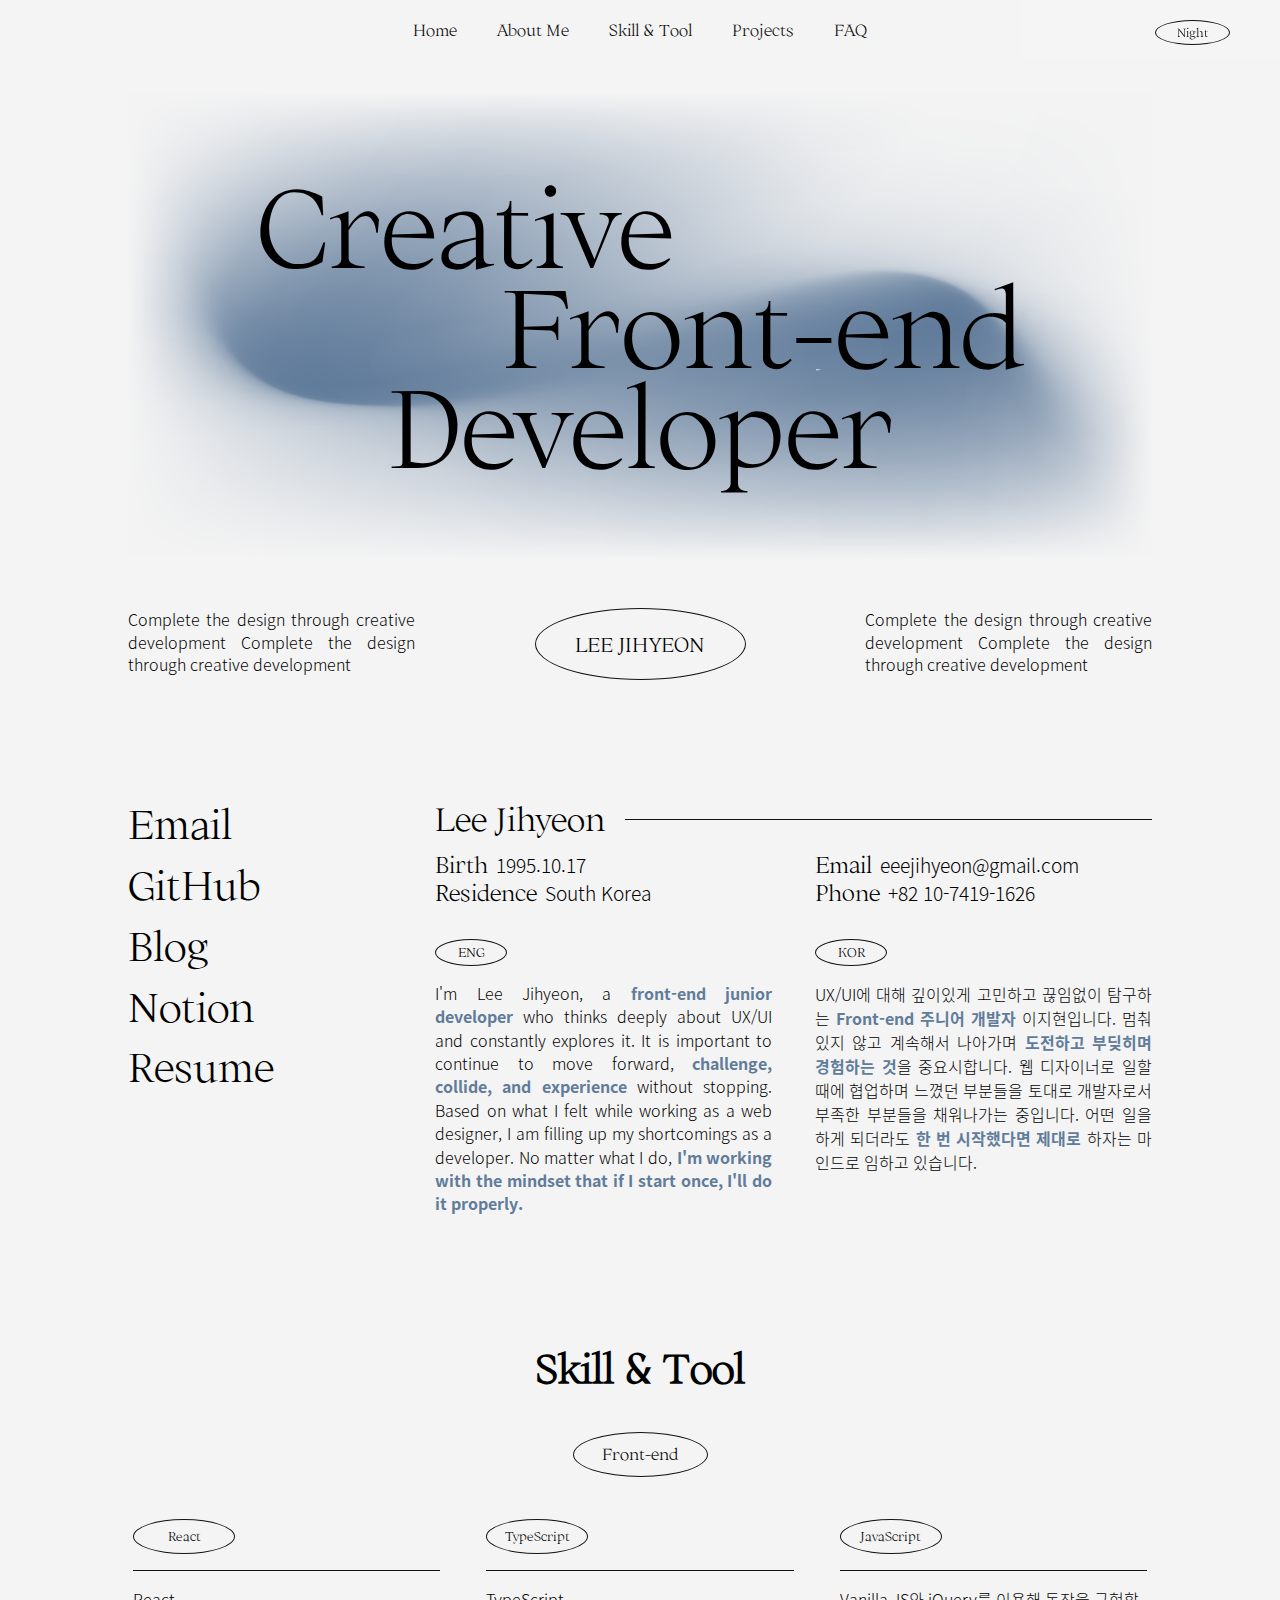
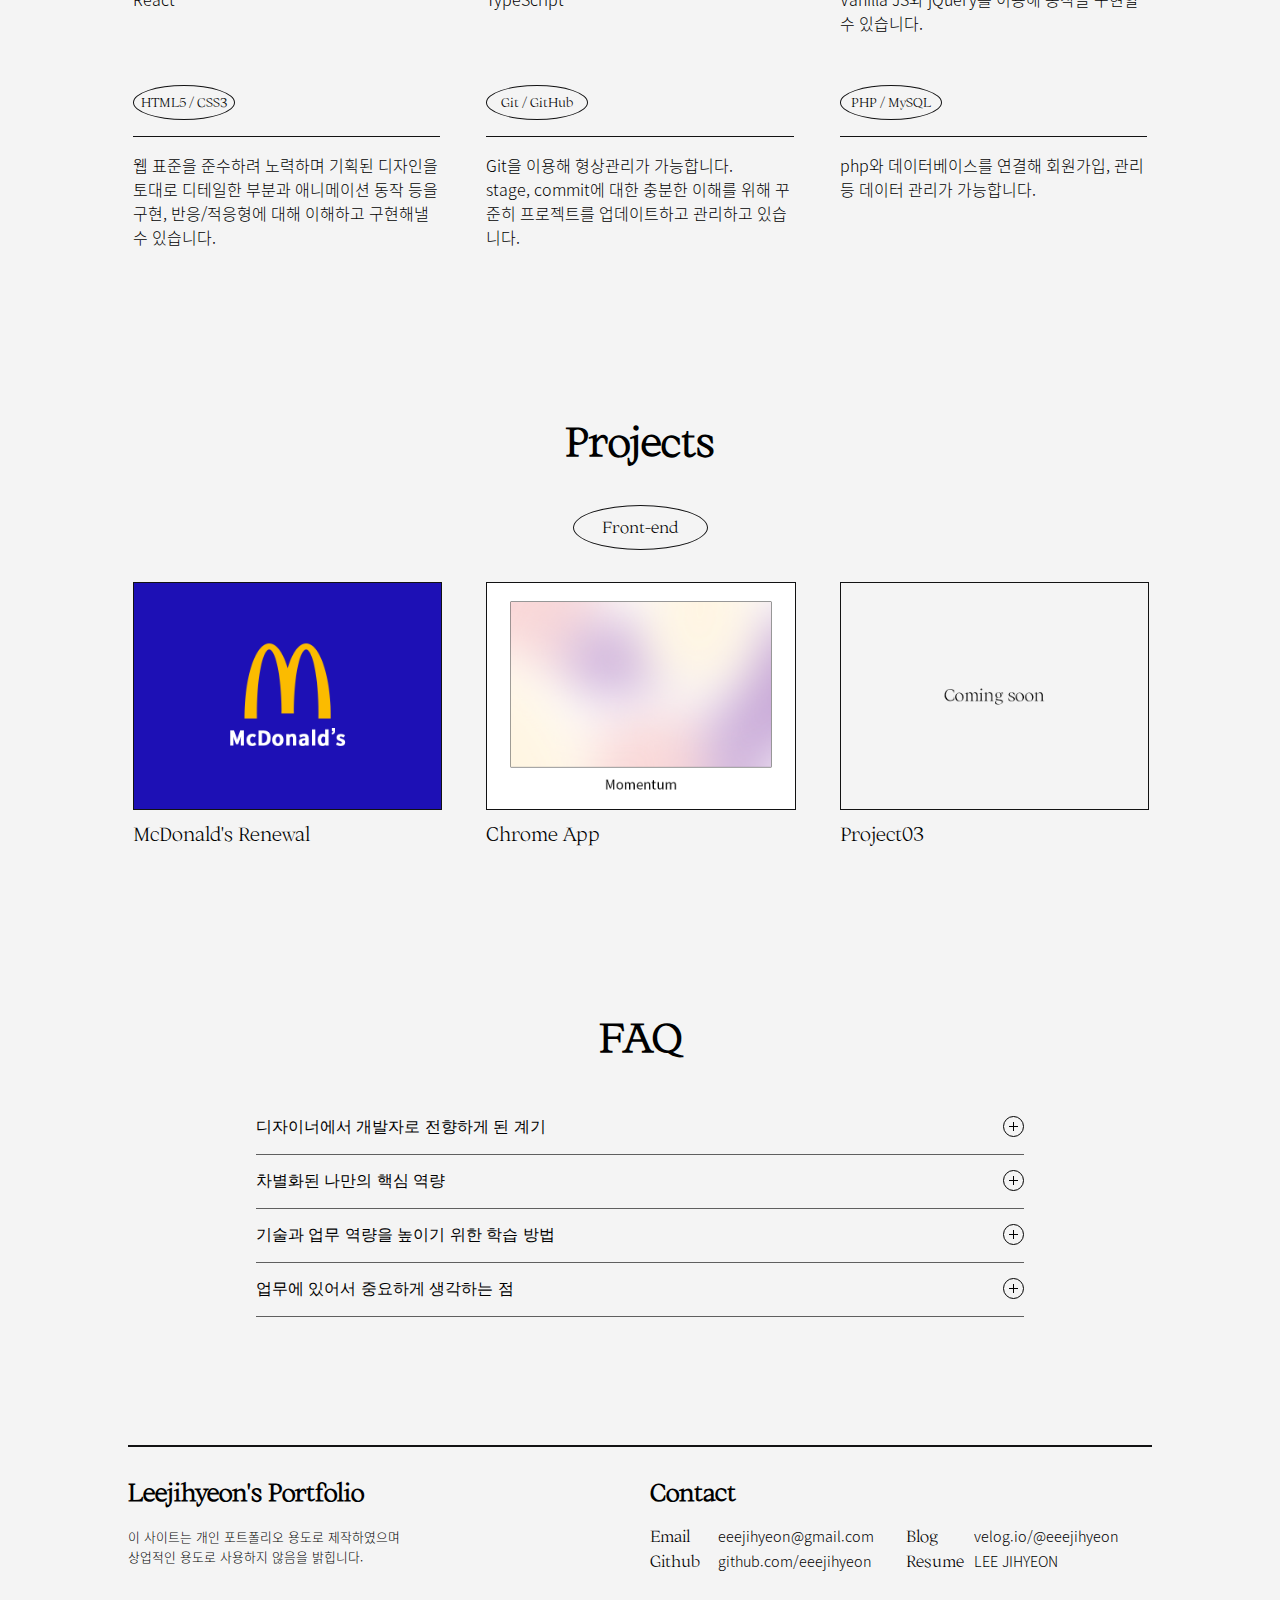
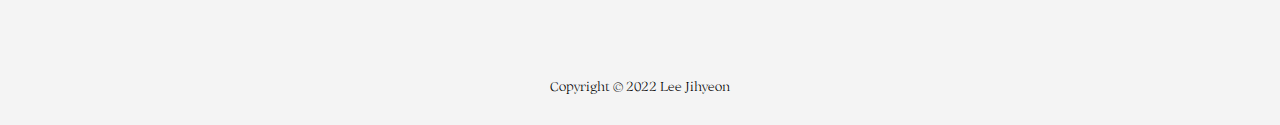
==== index.html @ a67bf650 "Mode.js update" ====
<!DOCTYPE html>
<html lang="ko">
  <head>
    <meta charset="UTF-8" />
    <meta name="viewport" content="width=device-width, initial-scale=1.0" />
    <meta
      property="og:url"
      content="https://eeejihyeon.github.io/leejihyeon/"
    />
    <meta property="og:title" content="LEE JIHYEON" />
    <meta property="og:type" content="website" />
    <meta property="og:image" content="images/og_img.png" />
    <meta property="og:description" content="Lee Jihyeon's Portfolio" />
    <link rel="stylesheet" href="css/reset.css" />
    <link rel="stylesheet" href="css/index.css" />
    <link
      rel="stylesheet"
      media="screen and (max-width: 1023px)"
      href="css/tablet.css"
    />
    <link
      rel="stylesheet"
      media="screen and (max-width: 767px)"
      href="css/mobile.css"
    />
    <script src="js/nav.js" defer></script>
    <title>Leejihyeon</title>
  </head>

  <body>
    <!-- Header -->
    <header id="header" class="header">
      <!-- Nav -->
      <nav class="gnb">
        <ul class="menu day">
          <li><a href="#header">Home</a></li>
          <li><a href="#scroll1">About Me</a></li>
          <li><a href="#scroll2">Skill & Tool</a></li>
          <li><a href="#scroll3">Projects</a></li>
          <li><a href="#scroll4">FAQ</a></li>
        </ul>
      </nav>
      <div class="nav_bg"></div>
      <div class="dn">
        <a href="javascript:void(0);" class="togglebtn"
          ><img src="images/i_hamburger.png" alt="menu icon"
        /></a>

        <button type="button" class="btn">Night</button>
      </div>
    </header>

    <!-- Content -->
    <main id="content" class="content">
      <!-- Intro -->
      <div class="intro_wrap">
        <div class="intro_container">
          <div class="intro_main">
            <p class="intro_item main1">Creative</p>
            <p class="intro_item main2">Front-end</p>
            <p class="intro_item main3">Developer</p>
          </div>
          <img src="./images/main.png" alt="intro" class="intro_bg" />
        </div>

        <!-- <div class="intro_container">
        <p class="intro_item"><span class="int_bld">UXUI</span></p>
        <p class="intro_item"><span class="int_bld">Branding</span></p>
        <p class="intro_item">Designer</p>
      </div> -->
        <div class="intro_text">
          <p class="intro_exp">
            Complete the design through creative development Complete the design
            through creative development
          </p>
          <p class="intro_name">LEE JIHYEON</p>
          <p class="intro_exp">
            Complete the design through creative development Complete the design
            through creative development
          </p>
        </div>
        <div id="scroll1"></div>
      </div>

      <!-- About Me -->
      <div class="about_wrap">
        <div class="about_containers">
          <div class="about_container1">
            <ul class="">
              <li>
                <a href="mailto:eeejihyeon@gmail.com">Email</a>
              </li>
              <li>
                <a href="https://github.com/eeejihyeon" target="_blank"
                  >GitHub</a
                >
              </li>
              <li>
                <a href="https://velog.io/@eeejihyeon" target="_blank">Blog</a>
              </li>
              <li>
                <a
                  href="https://mellow-tuna-e49.notion.site/Profile-8ceeac3d1fbe4b5580cbfd91ff491564"
                  target="_blank"
                  >Notion</a
                >
              </li>
              <li>
                <a href="resume.pdf" target="_blank">Resume</a>
              </li>
            </ul>
          </div>

          <div class="about_container2">
            <div class="about_name">
              <h3 class="name">Lee Jihyeon</h3>
              <hr class="line" />
            </div>

            <div class="about_profile">
              <div class="sec">
                <p><span class="acnt">Birth</span>1995.10.17</p>
                <p><span class="acnt">Residence</span>South Korea</p>
              </div>

              <div class="sec">
                <p><span class="acnt">Email</span>eeejihyeon@gmail.com</p>
                <p><span class="acnt">Phone</span>+82 10-7419-1626</p>
              </div>
            </div>
            <div class="about_intro">
              <div class="sec">
                <div class="lang">ENG</div>

                <p class="p_eng">
                  I'm Lee Jihyeon, a
                  <span class="point">front-end junior developer</span>
                  who thinks deeply about UX/UI and constantly explores it. It
                  is important to continue to move forward,
                  <span class="point">challenge, collide, and experience</span>
                  without stopping. Based on what I felt while working as a web
                  designer, I am filling up my shortcomings as a developer. No
                  matter what I do,
                  <span class="point"
                    >I'm working with the mindset that if I start once, I'll do
                    it properly.</span
                  >
                </p>
              </div>

              <div class="sec">
                <div class="lang">KOR</div>

                <p class="p_kor">
                  UX/UI에 대해 깊이있게 고민하고 끊임없이 탐구하는
                  <span class="point">Front-end 주니어 개발자</span>
                  이지현입니다. 멈춰있지 않고 계속해서 나아가며
                  <span class="point">도전하고 부딪히며 경험하는 것</span>을
                  중요시합니다. 웹 디자이너로 일할 때에 협업하며 느꼈던 부분들을
                  토대로 개발자로서 부족한 부분들을 채워나가는 중입니다. 어떤
                  일을 하게 되더라도
                  <span class="point">한 번 시작했다면 제대로</span> 하자는
                  마인드로 임하고 있습니다.
                </p>
              </div>
            </div>
          </div>
        </div>

        <div id="scroll2"></div>
      </div>

      <!-- Skill & Tool -->
      <div class="st_wrap">
        <h2 class="title">Skill & Tool</h2>

        <form>
          <button type="button" class="sub">Front-end</button>
        </form>

        <div class="st_container fadein" id="st_development">
          <div class="st_box">
            <div class="st_det">
              <p>React</p>
              <hr />
              <span>React</span>
            </div>

            <div class="st_det">
              <p>TypeScript</p>
              <hr />
              <span>TypeScript </span>
            </div>

            <div class="st_det">
              <p>JavaScript</p>
              <hr />
              <span
                >Vanilla JS와 jQuery를 이용해 동작을 구현할 수 있습니다.
              </span>
            </div>

            <div class="st_det">
              <p>HTML5 / CSS3</p>
              <hr />
              <span
                >웹 표준을 준수하려 노력하며 기획된 디자인을 토대로 디테일한
                부분과 애니메이션 동작 등을 구현, 반응/적응형에 대해 이해하고
                구현해낼 수 있습니다.
              </span>
            </div>

            <div class="st_det">
              <p>Git / GitHub</p>
              <hr />
              <span
                >Git을 이용해 형상관리가 가능합니다.
                <br />
                stage, commit에 대한 충분한 이해를 위해 꾸준히 프로젝트를
                업데이트하고 관리하고 있습니다.
              </span>
            </div>

            <div class="st_det">
              <p>PHP / MySQL</p>
              <hr />
              <span
                >php와 데이터베이스를 연결해 회원가입, 관리 등 데이터 관리가
                가능합니다.
              </span>
            </div>
          </div>
        </div>

        <div class="st_container fadein hidden" id="st_design">
          <div class="st_box">
            <div class="st_det">
              <p>Photoshop</p>
              <hr />
              <span
                >UXUI 기획 및 웹 디자인과 그래픽, 브랜딩 디자인이 가능합니다.
              </span>
            </div>

            <div class="st_det">
              <p>Illustrator</p>
              <hr />
              <span
                >메쉬와 그라디언트, 패스 등의 툴을 이용해 로고와 일러스트,
                그래픽 이미지 등 요소를 만들어낼 수 있습니다.
              </span>
            </div>

            <div class="st_det">
              <p>XD</p>
              <hr />
              <span
                >웹 디자인과 와이어 프레임 등 제작, 협업 시에 사용할 수
                있습니다.</span
              >
            </div>

            <div class="st_det">
              <p>Indesign</p>
              <hr />
              <span>내용</span>
            </div>
          </div>
        </div>

        <div id="scroll3"></div>
      </div>

      <!-- Projects -->
      <div id="projects" class="proj_wrap">
        <h2 class="title">Projects</h2>

        <form>
          <button type="button" class="sub">Front-end</button>
        </form>
        <div class="proj_container fadein" id="development">
          <ul class="proj_box">
            <li class="proj_item">
              <a href="https://eeejihyeon.github.io/McDonalds/" target="_blank">
                <img src="./images/thum1.png" alt="" class="project_thum" />
                McDonald's Renewal
              </a>
            </li>
            <li class="proj_item">
              <a href="https://eeejihyeon.github.io/momentum/" target="_blank">
                <img src="./images/thum2.png" alt="" class="project_thum" />
                Chrome App
              </a>
            </li>
            <li class="proj_item">
              <a href="#" target="_blank">
                <img src="./images/coming.png" alt="" class="project_thum" />
                Project03
              </a>
            </li>
            <!-- 
              <li class="proj_item">           
             <a href="#">
              <img src="./images/coming.png" alt="" class="project_thum">
              Project04
            </a>
          </li>

          <li class="proj_item">
            <a href="#">
              <img src="./images/coming.png" alt="" class="project_thum">
              Project05
            </a>
          </li>

          <li class="proj_item">
            <a href="#">
              <img src="./images/coming.png" alt="" class="project_thum">
              Project06
            </a>
          </li> 
        -->
          </ul>
        </div>

        <div class="proj_container fadein hidden" id="design">
          <ul class="proj_box">
            <li class="proj_item">
              <a href="#">
                <img
                  src="./images/coming.png"
                  alt=""
                  class="project_thum"
                />Project01
              </a>
            </li>
            <li class="proj_item">
              <a href="#">
                <img
                  src="./images/coming.png"
                  alt=""
                  class="project_thum"
                />Project02
              </a>
            </li>
            <li class="proj_item">
              <a href="#">
                <img
                  src="./images/coming.png"
                  alt=""
                  class="project_thum"
                />Project03
              </a>
            </li>
            <!-- 
              <li class="proj_item">
              <a href="#">
                <img src="./images/coming.png" alt="" class="project_thum" />Project04
              </a>
            </li>
            <li class="proj_item">
              <a href="#">
                <img src="./images/coming.png" alt="" class="project_thum" />Project05
              </a>
            </li>
            <li class="proj_item">
              <a href="#">
                <img src="./images/coming.png" alt="" class="project_thum" />Project06
              </a>
            </li>
           -->
          </ul>
        </div>
        <div id="scroll4"></div>
      </div>

      <!-- FAQ -->
      <div id="faq" class="faq_wrap">
        <h2 class="title">FAQ</h2>

        <div class="faq_box">
          <div class="faq_item">
            <button id="faq_btn_1" aria-expanded="false">
              <span class="faq_title"
                >디자이너에서 개발자로 전향하게 된 계기</span
              >
              <span class="icon" aria-hidden="true"></span>
            </button>
            <div class="faq_content">
              <p>
                프리랜서 디자이너로 작업하던 중 웹 사이트 오픈 프로젝트에서
                프론트엔드, 백엔드 개발자님들과 협업을 하게 되었고 그 과정에서
                내가 한 디자인이 그대로 웹 사이트로 구현되어 가는 과정을 보며
                흥미를 가지게 되면서 ‘디자인에 구현까지 내가 직접 하게 된다면 좀
                더 섬세한 부분까지도 구현 해낼 수 있지 않을까?’ 라는 생각이
                들었습니다. 기존에 HTML과 CSS 기초를 공부 해보며 관심을 가지고
                있었기에 전향을 결심하게 되었습니다.
              </p>
            </div>
          </div>

          <div class="faq_item">
            <button id="faq_btn_2" aria-expanded="false">
              <span class="faq_title">차별화된 나만의 핵심 역량</span>
              <span class="icon" aria-hidden="true"></span>
            </button>
            <div class="faq_content">
              <p>
                이전에 디자인을 공부하고 직업으로 삼았던 경험으로 UX/UI에 대한
                충분한 이해도를 가지고 있다는 점과 HTML/CSS로 구현 시 보다
                섬세하게 설계된 디자인 그대로 구현해 내려는 노력이 있습니다.
                그리고 개발자와의 협업 시 원활한 커뮤니케이션을 위해 노력했던
                경험들로 이제는 디자이너, 개발자 모두의 관점에서 이해하며 소통할
                수 있다는 점이 차별화된 핵심 역량입니다.
              </p>
            </div>
          </div>

          <div class="faq_item">
            <button id="faq_btn_3" aria-expanded="false">
              <span class="faq_title"
                >기술과 업무 역량을 높이기 위한 학습 방법</span
              >
              <span class="icon" aria-hidden="true"></span>
            </button>
            <div class="faq_content">
              <p>
                코딩을 배우고자 다녔던 학원에서는 Vanilla JS보다는 jQuery와
                플러그인 위주로만 강의를 해주었고, Vanilla JS에 더 비중을 두고
                React나 Vue 같은 프레임워크도 다룰 줄 알아야 한다는 것을 알았을
                때부터는 개인적으로 구글링, 유튜브와 스택오버플로우 등 다양한
                사이트와 인터넷 강의, 책을 찾아보며 예제를 따라 해보고
                프로젝트에 응용해 보며 공부했습니다.
              </p>
            </div>
          </div>

          <div class="faq_item">
            <button id="faq_btn_4" aria-expanded="false">
              <span class="faq_title">업무에 있어서 중요하게 생각하는 점</span>
              <span class="icon" aria-hidden="true"></span>
            </button>
            <div class="faq_content">
              <p>
                어떤 분야에서든 협업과 커뮤니케이션이 중요하다고 생각합니다.
                항상 좀 더 상대방의 입장에서 생각하고 이야기하며 의견을 듣고
                조율해서 반영하기 위해, 효율적으로 업무를 진행할 수 있도록
                노력합니다.
                <br />
                <br />
                또 어떤 것이든 경험한다는 것을 중요시하기에 끊임없이 부딪치고
                도전해 경험을 쌓아갑니다. 웹 개발에 있어서도 에러가 뜨거나,
                작동이 되지 않았을 땐 무너지지 않고 차근차근 다시 짚어보며
                문제를 찾아내고 해결해냈을 때 즐거움을 느낄 수 있었고, 앞으로
                접하게 될 수많은 문제들에 있어 차분히 문제를 본다면 해결해낼 수
                있을 것이라는 생각을 갖게 된 경험이 되었습니다.
              </p>
            </div>
          </div>
        </div>
      </div>

      <script src="js/faq.js" defer></script>
    </main>

    <!-- Footer -->
    <footer id="footer" class="footer">
      <hr />
      <div class="footer_wrap">
        <div class="info_wrap">
          <h2 class="footer_title">Leejihyeon's Portfolio</h2>

          <span class="site_info"
            >이 사이트는 개인 포트폴리오 용도로 제작하였으며 <br />상업적인
            용도로 사용하지 않음을 밝힙니다.</span
          >
        </div>

        <!-- Contact -->
        <div class="contact_wrap">
          <h2 class="footer_title">Contact</h2>

          <ul class="contact">
            <li class="contact_box">
              <ul>
                <li class="contact_item">
                  <p>Email</p>
                  <a href="mailto:eeejihyeon@gmail.com" target="_blank"
                    >eeejihyeon@gmail.com</a
                  >
                </li>
                <li class="contact_item">
                  <p>Github</p>
                  <a href="https://github.com/eeejihyeon" target="_blank"
                    >github.com/eeejihyeon</a
                  >
                </li>
              </ul>
            </li>

            <li class="contact_box">
              <ul>
                <li class="contact_item">
                  <p>Blog</p>
                  <a href="https://velog.io/@eeejihyeon" target="_blank"
                    >velog.io/@eeejihyeon</a
                  >
                </li>

                <li class="contact_item">
                  <p>Resume</p>
                  <a href="resume.pdf" target="_blank">LEE JIHYEON</a>
                </li>
              </ul>
            </li>
          </ul>
        </div>
      </div>

      <div class="copy">Copyright &copy; 2022 Lee Jihyeon</div>
    </footer>

    <script src="js/mode.js"></script>
    <script src="js/skilltool.js" defer></script>
    <script src="js/project.js" defer></script>
  </body>
</html>
---- css/index.css ----
:root {
  --dark-color: #121213;
  --light-color: #f4f4f4;
  --accent-color: #617c9b;
}
html {
  scroll-behavior: smooth;
}

body {
  background-color: #f4f4f4;
}

.int_bld {
  color: var(--accent-color);
}

.acnt {
  font-family: "Ortica";
  font-size: 1.4rem;

  margin-right: 0.5rem;
}

.point {
  font-family: "Noto Sans KR Bold";
  font-size: 1rem;
  color: var(--accent-color);
}

.hidden {
  display: none;
}

.fadein {
  animation: fadein 1.5s;
}

.fadeout {
  animation: fadein 1.5s;
}

@keyframes fadein {
  0% {
    opacity: 0;
  }
  100% {
    opacity: 1;
  }
}
@-moz-keyframes fadein {
  0% {
    opacity: 0;
  }
  100% {
    opacity: 1;
  }
}

@-webkit-keyframes fadein {
  0% {
    opacity: 0;
  }
  100% {
    opacity: 1;
  }
}

@-o-keyframes fadein {
  0% {
    opacity: 0;
  }
  100% {
    opacity: 1;
  }
}

/* header */

.header {
  width: 100%;
  height: 4.2rem;
  z-index: 9999;
}

/*** GNB ***/
.gnb {
  width: 100%;
  display: flex;
  justify-content: center;
  position: fixed;
  background-color: #f4f4f4;
  opacity: 95%;
  z-index: 999;
}

.menu {
  display: flex;
  align-items: center;
}

.menu li {
  padding: 20px;
}

.menu li a:hover {
  color: var(--accent-color);
  transition: all 0.3s;
}

.dn {
  width: 100%;
  position: fixed;
  z-index: 9999;
}

.btn {
  font-family: "Ortica";
  font-size: 12px;
  font-weight: 400;
  position: absolute;
  top: 20px;
  right: 50px;
  width: 75px;
  height: 25px;
  line-height: 1.6;
  border: 1px solid #121213;
  border-radius: 50% / 50%;
  background-color: rgba(0, 0, 0, 0);
  cursor: pointer;
}

.btn:hover {
  width: 75px;
  height: 25px;
  border: 2px solid #121213;
  border-radius: 50% / 50%;
  background-color: #121213;
  color: #f4f4f4;
  cursor: pointer;
  transition: all 0.3s;
}
.togglebtn {
  display: none;
  position: absolute;
  top: 20px;
  left: 5%;
  width: 20px;
  height: 20px;
}

/*** Intro ***/
.intro_wrap {
  margin-top: 2%;
  margin-bottom: 7.5rem;

  /* margin-bottom: 15%; */
}

.intro_container {
  position: relative;
  display: flex;
  justify-content: center;
  flex-direction: column;
  align-items: center;
  font-size: 110px;
  line-height: 100px;
  margin-bottom: 50px;
  font-weight: 300;
}

.intro_main {
  width: 60%;
  display: flex;
  flex-direction: column;
  justify-content: center;
  position: absolute;
  top: 50%;
  left: 50%;
  transform: translate(-50%, -50%);
}

.main1 {
  text-align: start;
}
.main2 {
  text-align: end;
}
.main3 {
  text-align: center;
}

.intro_bg {
  width: 80%;
  vertical-align: middle;
}

.intro_text {
  padding: 0 10%;
  display: flex;
  justify-content: space-between;
}

.intro_name {
  width: 209px;
  height: 70px;
  border: 1px solid #121213;
  border-radius: 50% / 50%;
  font-size: 20px;
  line-height: 70px;
  text-align: center;
  margin: 0 auto;
  align-items: center;
}

.intro_exp {
  font-family: "Noto sans Kr Light";
  flex-basis: 28%;
  font-size: 1rem;
  line-height: 1.4;
  text-align: justify;
}

/*** About Me ***/
.about_wrap {
  padding: 0 10%;
  margin-bottom: 10%;
}

.about_containers {
  display: flex;
  justify-content: space-between;
  margin-bottom: 3rem;
}

.about_container1 {
  flex-flow: column nowrap;
}

.about_container2 {
  flex-flow: column nowrap;
  flex-basis: 70%;
}

/* Link */
.about_container1 ul {
  font-size: 2.5rem;
}

.about_container1 > ul > li {
  margin-bottom: 0.8rem;
}

.about_container1 > ul > li > a:hover {
  color: var(--accent-color);
  transition: all 0.3s;
}

/* Profile */
.about_profile {
  display: flex;
  justify-content: space-between;
  margin-bottom: 2rem;
}

.about_name {
  display: flex;
  justify-content: space-between;
  align-items: center;
  margin-bottom: 0.8rem;
}
.name {
  flex-shrink: 0;
  margin-right: 20px;
  font-size: 2rem;
  font-weight: 500;
}

.line {
  width: 100%;
  height: 1px;
  border: none;
  background-color: var(--dark-color);
}
.about_profile p {
  font-family: "Noto Sans KR Light";
  font-size: 1.2rem;
}

.about_intro {
  display: flex;
  justify-content: space-between;
}

.sec {
  flex-basis: 47%;
}

.lang {
  font-family: "Ortica";
  font-size: 0.8rem;
  width: 70px;
  height: 25px;
  border: 1px solid #121213;
  border-radius: 50% / 50%;
  margin-bottom: 1rem;
  text-align: center;
  line-height: 25px;
  display: block;
}

.p_eng {
  font-family: "Noto Sans KR Light";
  font-size: 1rem;
  line-height: 1.46rem;
  text-align: justify;
}

.p_kor {
  font-family: "Noto Sans KR Light";
  font-size: 1rem;
  text-align: justify;
}

/*** Skill & Tool ***/

.st_wrap {
  padding: 0 10%;
  margin-bottom: 10%;
}

.title {
  font-size: 2.5rem;
  margin-bottom: 2.5rem;
  text-align: center;
}

.st_container {
  margin-bottom: 3rem;
}

.st_container p {
  width: 100px;
  height: 33px;
  border: 1px solid #121213;
  border-radius: 50%/50%;
  margin: 10px 0 1rem;
  line-height: 33px;
  text-align: center;
  font-size: 0.8rem;
}

.st_box {
  display: flex;
  justify-content: space-between;
  flex-flow: row wrap;
}

.st_det {
  padding: 0 5px;
  flex-basis: 30%;
  margin-bottom: 2.5rem;
}

.st_det hr {
  height: 1px;
  background-color: #121213;
  border: 0;
  margin-bottom: 1rem;
}

.st_det span {
  font-family: "Noto Sans KR Light";
  font-size: 1rem;
}

/** Projects **/

.proj_wrap {
  padding: 0 10%;
  margin-bottom: 10%;
}

.proj_wrap .proj_container {
  margin-bottom: 3rem;
}

.sub {
  display: flex;
  justify-content: center;
  align-items: center;
  width: 135px;
  height: 45px;
  border: 1px solid #121213;
  border-radius: 50%/50%;
  margin: 0.6rem auto 2rem;
  line-height: 1.5;
  text-align: center;
  font-family: "Ortica";
  font-size: 1rem;
  background-color: rgba(0, 0, 0, 0);
  cursor: pointer;
}

.sub:hover {
  background-color: #121213;
  color: #f4f4f4;
  cursor: pointer;
  transition: all 0.3s;
}

.proj_box {
  display: flex;
  justify-content: space-between;
  flex-flow: row wrap;
}

.proj_item {
  display: flex;
  flex-direction: column;
  padding: 0 5px;
  flex-basis: 30%;
}

.proj_item img {
  width: 100%;
  /* height: 250px; */
  display: block;
  margin-bottom: 0.8rem;
  cursor: pointer;
  border: 1px solid #121213;
}

.proj_item a {
  cursor: pointer;
  font-size: 1.2rem;
  margin-bottom: 2.5rem;
}

.proj_item a:hover {
  color: var(--accent-color);
  transition: all 0.3s;
}

/*** FAQ ***/
.faq_wrap {
  padding: 0 20%;
  margin-bottom: 10%;
  box-sizing: border-box;
}

.faq_box .faq_item {
  /* padding: 0 1rem; */
  border-bottom: 1px solid #5f5f5f;
}

.faq_box .faq_item button[aria-expanded="true"] {
  border-bottom: 2px solid #617c9b;
}

.faq_box button {
  position: relative;
  display: block;
  text-align: left;
  width: 100%;
  padding: 1rem 0;
  color: #000;
  font-size: 1rem;
  border: none;
  background: none;
  outline: none;
}

.faq_box button:hover,
.faq_box button:focus {
  cursor: pointer;
  color: #617c9b;
  transition: all 0.3s;
}

.faq_box button:hover::after,
.faq_box button:focus::after {
  cursor: pointer;
  color: #617c9b;
  border: 1px solid #617c9b;
}

.faq_box button .faq_title {
  padding: 1rem 1.5rem 1rem 0;
}

.faq_box button .icon {
  display: inline-block;
  position: absolute;
  top: 15px;
  right: 0;
  width: 19px;
  height: 19px;
  border: 1px solid;
  border-radius: 20px;
}

.faq_box button .icon::before {
  display: block;
  position: absolute;
  content: "";
  top: 9px;
  left: 5px;
  width: 9px;
  height: 1px;
  background: currentColor;
}

.faq_box button .icon::after {
  display: block;
  position: absolute;
  content: "";
  top: 5px;
  left: 9px;
  width: 1px;
  height: 9px;
  background: currentColor;
}

.faq_box button[aria-expanded="true"] {
  color: #617c9b;
}

.faq_box button[aria-expanded="true"] .icon::after {
  width: 0;
}

.faq_box button[aria-expanded="true"] + .faq_content {
  opacity: 1;
  max-height: 13rem;
  transition: all 0.5s linear;
  will-change: opacity, max-height;
}

.faq_box .faq_content {
  opacity: 0;
  max-height: 0;
  overflow: hidden;
  transition: opacity 200ms linear, max-height 0.3s linear;
  will-change: opacity, max-height;
}

.faq_box .faq_content p {
  font-family: "Noto Sans KR Light";
  font-size: 0.9rem;
  margin: 1.5rem 0;
}

/*** Footer ***/
.footer {
  padding: 0 10%;
}

.footer hr {
  height: 2px;
  background-color: #121213;
  margin-bottom: 30px;
  border: none;
}

.footer_wrap {
  display: flex;
  justify-content: space-between;
}

.footer_title {
  margin-bottom: 20px;
}

.site_info {
  font-family: "Noto Sans KR Light";
  font-size: 0.8rem;
  line-height: 0.9rem;
  flex-basis: 49%;
}

/* Contact */
.contact_wrap {
  margin-bottom: 10%;
  flex-basis: 49%;
}

.contact {
  display: flex;
  justify-content: space-between;
}

.contact_box {
  flex-basis: 49%;
}

.contact_item {
  display: flex;
  margin-bottom: 0.2rem;
}

.contact li p {
  width: 55px;
}

.contact a {
  font-family: "Noto Sans KR Light";
  font-size: 0.9rem;
  line-height: 1.5;
  margin-left: 0.8rem;
}

.contact a:hover {
  color: var(--accent-color);
  transition: all 0.3s;
}

.copy {
  display: flex;
  justify-content: center;
  margin-bottom: 1.9rem;
  font-size: 0.8rem;
}

/* night */

.intro_name_color {
  width: 209px;
  height: 70px;
  border: 2px solid #f4f4f4;
  border-radius: 50% / 50%;
  font-size: 20px;
  line-height: 70px;
  text-align: center;
  margin: 80px auto 110px;
}

.line_color {
  width: 100%;
  height: 2px;
  background-color: #f4f4f4;
}

.night_a {
  color: #f4f4f4;
  cursor: pointer;
}

.night_a:hover {
  color: #617c9b;
  cursor: pointer;
}
---- css/tablet.css ----
:root {
  --text-color: #121213;
  --accent-color: #617c9b;
}

html {
  scroll-behavior: smooth;
}

body {
  background-color: #f4f4f4;
}

.int_bld {
  color: var(--accent-color);
}

.acnt {
  font-family: "Ortica";
  font-size: 1.4rem;
  margin-right: 0.5rem;
}

/* header */

.header {
  width: 100%;
  height: 4.2rem;
  z-index: 10;
}

/*** GNB ***/
.gnb {
  width: 100%;
  display: flex;
  justify-content: center;
  position: fixed;
  background-color: #f4f4f4;
  opacity: 95%;
}

.menu {
  display: flex;
  align-items: center;
}

.menu li {
  padding: 20px;
}
.dn {
  width: 100%;
  position: fixed;
  z-index: 1000;
}

.btn {
  position: absolute;
  top: 20px;
  right: 50px;
  width: 75px;
  height: 25px;
  border: 1px solid #121213;
  border-radius: 50% / 50%;
  background-color: rgba(0, 0, 0, 0);
  cursor: pointer;
}

/*** Intro ***/

.intro_wrap {
  margin-top: 4%;
}

.intro_container {
  display: flex;
  justify-content: center;
  flex-direction: column;
  align-items: center;
  font-size: 90px;
  text-align: center;
  line-height: 80px;
  margin-bottom: 60px;
  font-weight: 300;
}

.intro_main {
  width: 70%;
}

.intro_bg {
  width: 90%;
}

.intro_text {
  padding: 0 5%;
}

.intro_name {
  width: 209px;
  height: 70px;
  font-size: 20px;
  line-height: 70px;
  text-align: center;
}

/*** About Me ***/
.about_wrap {
  padding: 0 5%;
  margin-bottom: 10%;
}

.about_containers {
  display: flex;
  justify-content: space-between;
  flex-direction: column;
}

/* Link */

.about_container1 ul {
  display: flex;
  justify-content: space-between;
  flex-flow: row nowrap;
  align-items: center;
  font-size: 2.5rem;
  flex-flow: row nowrap;
  margin-bottom: 2%;
}

.about_container1 > ul > li > a:hover {
  color: var(--accent-color);
  font-weight: 500;
}

/* Profile */

.about_container2 {
  flex-flow: row nowrap;
}

.about_profile {
  display: flex;
  justify-content: space-between;
  margin-bottom: 2rem;
  transition: 0.2s ease;
}

.about_name {
  display: flex;
  justify-content: flex-start;
  align-items: center;
  margin-bottom: 0.8rem;
}
.name {
  flex-shrink: 0;
  margin-right: 20px;
  font-size: 2rem;
  font-weight: 500;
}

.about_intro {
  display: flex;
  justify-content: space-between;
}

.sec {
  flex-basis: 47%;
}

/*** Skill & Tool ***/

.st_wrap {
  padding: 0 5%;
  margin-bottom: 10%;
}

.title {
  font-size: 2.5rem;
  margin-bottom: 2.5rem;
  text-align: center;
}

.st_container1 {
  width: 100%;
  margin: 0 auto 3.1rem;
  display: flex;
  justify-content: center;
  flex-flow: row wrap;
}

.st_container1 p {
  width: 135px;
  height: 45px;
  border: 1px solid #121213;
  border-radius: 50%/50%;
  margin: 10px;
  line-height: 45px;
  text-align: center;
  font-weight: 500;
}

.st_container2 {
  display: flex;
  justify-content: space-between;
  flex-flow: row wrap;
}

.st_det {
  flex-basis: 47%;
  margin-bottom: 2.5rem;
}

/** Projects **/

.proj_wrap {
  padding: 0 5%;
  margin-bottom: 10%;
}

.proj_container1 {
  margin-bottom: 3rem;
}

.proj_box {
  display: flex;
  justify-content: space-between;
  flex-flow: row wrap;
}

.proj_item {
  display: flex;
  flex-direction: column;
  flex-basis: 47%;
}

.proj_item img {
  display: block;
}

/*** FAQ ***/
.faq_wrap {
  padding: 0 5%;
  margin-bottom: 10%;
}

/*** Footer ***/
.footer {
  padding: 0 5%;
}

.contact {
  display: block;
}
---- css/mobile.css ----
:root {
  --text-color: #121213;
  --accent-color: #617c9b;
}

html {
  scroll-behavior: smooth;
}

body {
  background-color: #f4f4f4;
}

.int_bld {
  color: var(--accent-color);
}

.acnt {
  font-family: "Ortica";
  font-size: 1.4rem;
  margin-right: 0.5rem;
}

/* header */

.header {
  width: 100%;
  height: 4.2rem;
  z-index: 10;
}

/*** GNB ***/
.gnb {
  width: 100%;
  display: flex;
  flex-direction: column;
  align-items: flex-start;
}

.menu {
  display: none;
  flex-direction: column;
  width: 100%;
  align-items: center;
  position: absolute;
  top: 63px;
  background-color: #f4f4f4;
  opacity: 95%;
}

.menu li {
  width: 100%;
  text-align: center;
  padding: 0 0 20px;
}

.menu li a:hover {
  color: var(--accent-color);
  transition: all 0.3s;
}

.nav_bg {
  width: 100%;
  height: 63px;
  background-color: #f4f4f4;
  opacity: 91%;
  position: fixed;
  top: 0;
  z-index: 10;
}

.btn {
  right: 5%;
}

.togglebtn {
  display: block;
}

.menu.active {
  display: flex;
}

/*** Intro ***/

.intro_container {
  display: flex;
  justify-content: center;
  flex-direction: column;
  align-items: center;
  font-size: 50px;
  line-height: 45px;
  margin-top: 50px;
  font-weight: 300;
  transition: all 0.3s;
}

.intro_main {
  width: 75%;
}

.intro_bg {
  width: 90%;
}

.intro_text {
  padding: 0 5%;
  margin-bottom: 10%;
  flex-direction: column;
  justify-content: space-between;
  margin-bottom: 15%;
}

.intro_name {
  width: 150px;
  height: 50px;
  border: 1px solid #121213;
  border-radius: 50% / 50%;
  font-size: 14px;
  line-height: 50px;
  text-align: center;
  transition: all 0.3s;
  margin: 3rem auto;
}

/*** About Me ***/
.about_wrap {
  display: flex;
  justify-content: space-between;
  flex-direction: column;
  padding: 0 5%;
  margin-bottom: 15%;
}

/* Link */

.about_container1 ul {
  display: flex;
  justify-content: space-between;
  flex-flow: row nowrap;
  align-items: center;
  font-size: 1.6rem;
  flex-flow: row nowrap;
  margin-bottom: 0.8rem;
  transition: all 0.3s;
}
.about_container1 ul > li {
  margin: 0;
}

.about_container1 > ul > li > a:hover {
  color: var(--accent-color);
}

/* About Profile */

.about_container2 {
  flex-flow: row nowrap;
}

.about_profile {
  display: flex;
  justify-content: space-between;
  flex-flow: column wrap;
  margin-bottom: 2rem;
  transition: 0.2s ease;
}

.about_name {
  display: flex;
  justify-content: flex-start;
  align-items: center;
  margin-bottom: 0.8rem;
}
.name {
  flex-shrink: 0;
  margin-right: 20px;
  font-size: 2rem;
  font-weight: 500;
}

/* About Intro */

.about_intro {
  display: flex;
  justify-content: space-between;
  flex-flow: column wrap;
}

.about_intro .sec {
  flex-basis: 100%;
  margin-bottom: 2rem;
}

/*** Skill & Tool ***/

.st_wrap {
  padding: 0 5%;
  margin-bottom: 15%;
}

.title {
  font-size: 2.5rem;
  margin-bottom: 2.5rem;
  text-align: center;
}

.st_container1 {
  width: 100%;
  margin: 0 auto 3.1rem;
  display: flex;
  justify-content: center;
  flex-flow: row wrap;
}

.st_container1 p {
  width: 135px;
  height: 45px;
  border: 1px solid #121213;
  border-radius: 50%/50%;
  margin: 10px;
  line-height: 45px;
  text-align: center;
  font-weight: 500;
}

.st_container2 {
  display: flex;
  justify-content: space-between;
  flex-flow: row wrap;
}

.st_det {
  flex-basis: 100%;
  margin-bottom: 2.5rem;
}

/** Projects **/

.proj_wrap {
  padding: 0 5%;
  margin-bottom: 15%;
}

.proj_container1 {
  margin-bottom: 3rem;
}

.proj_item {
  display: flex;
  flex-direction: column;
  flex-basis: 100%;
}

.proj_item img {
  display: block;
}

/*** FAQ ***/
.faq_wrap {
  padding: 0 5%;
  margin-bottom: 15%;
}

/*** Footer ***/
.footer {
  padding: 0 5%;
}

.footer_wrap {
  display: flex;
  flex-flow: column wrap;
}

.info_wrap {
  margin-bottom: 1.8rem;
}
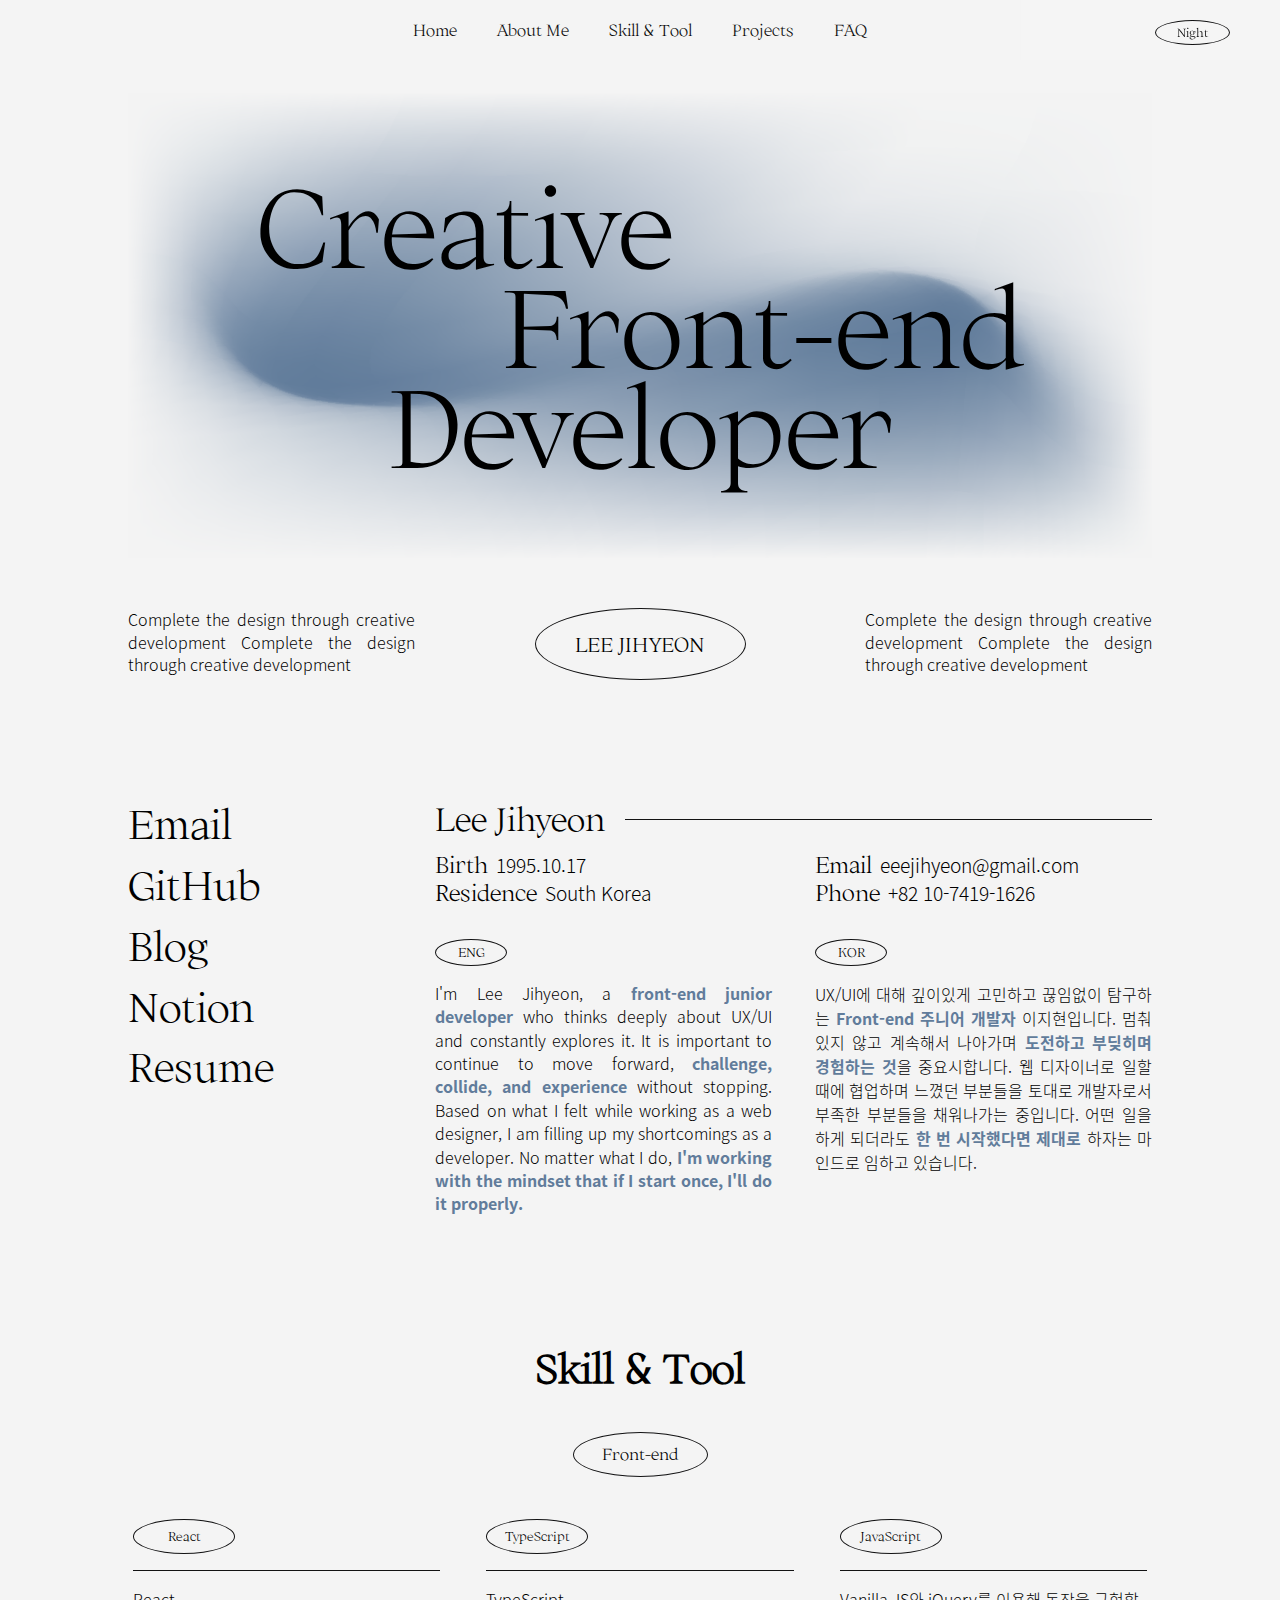
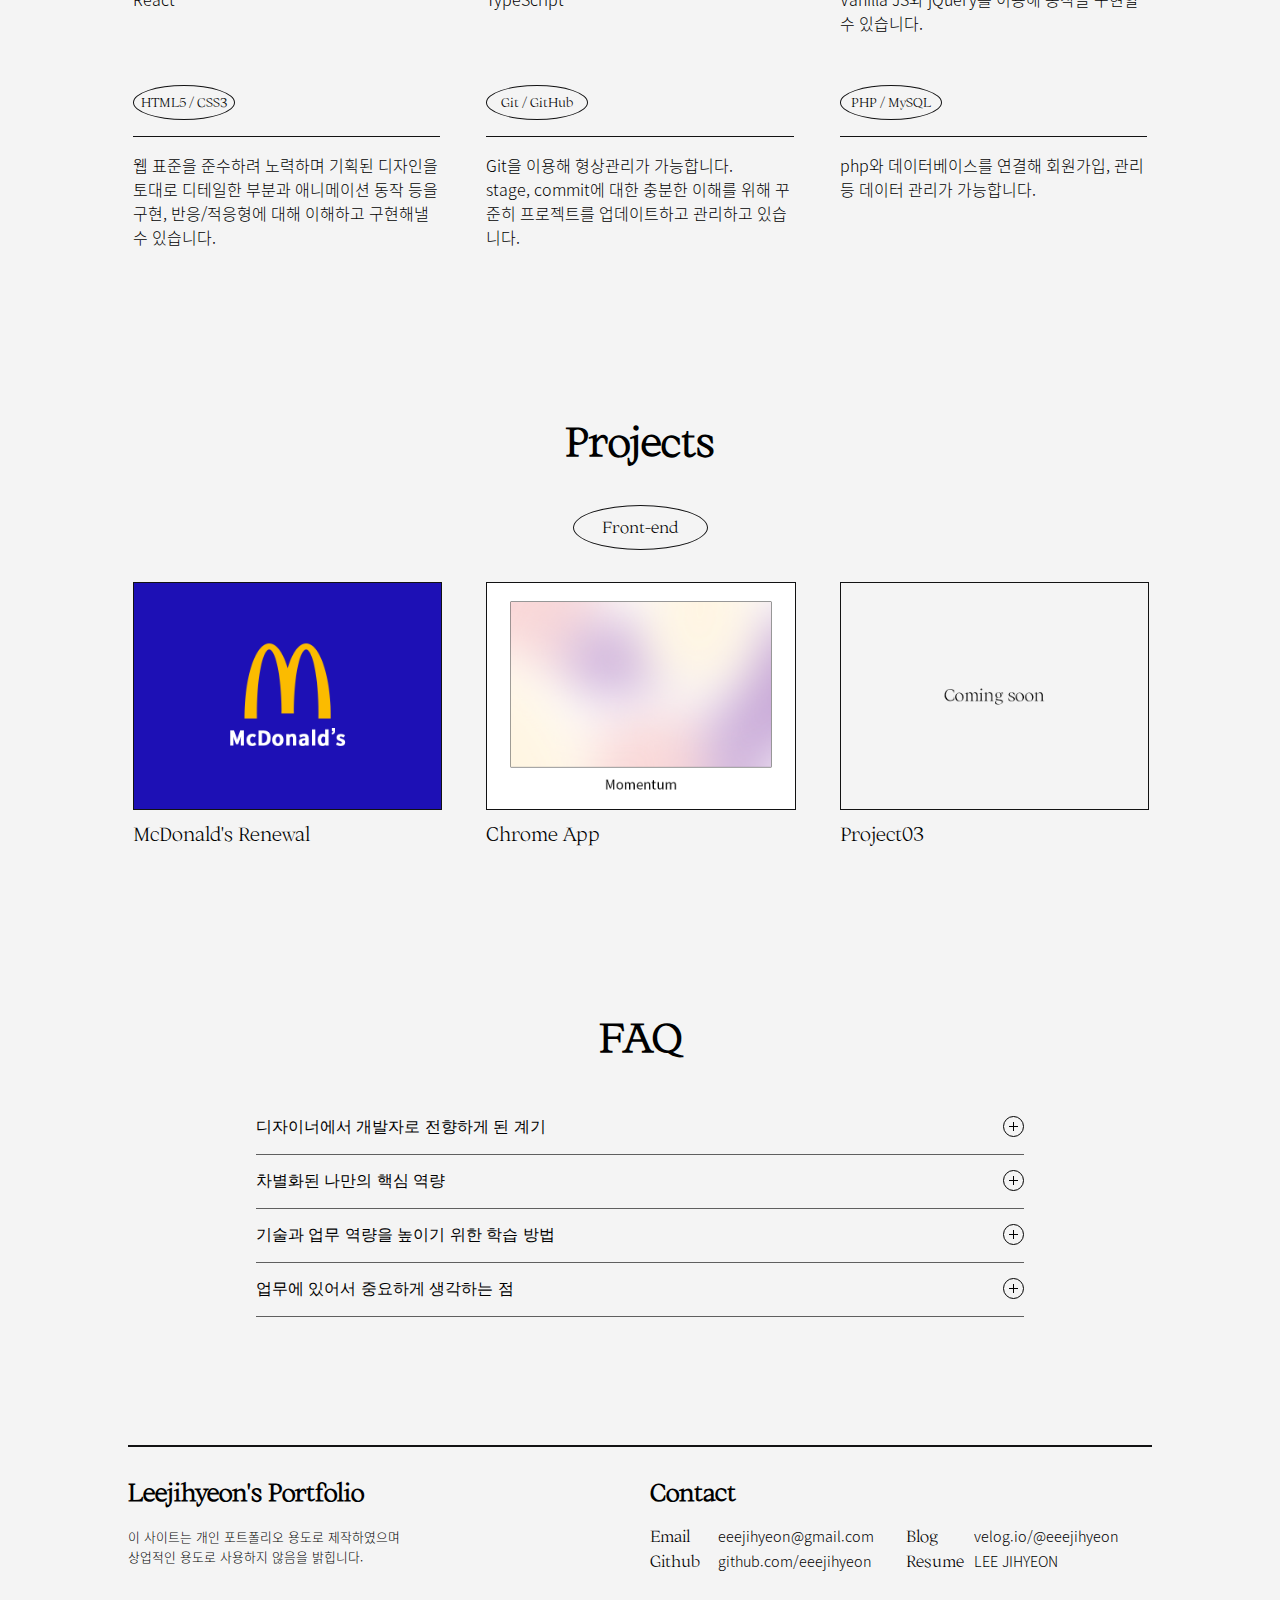
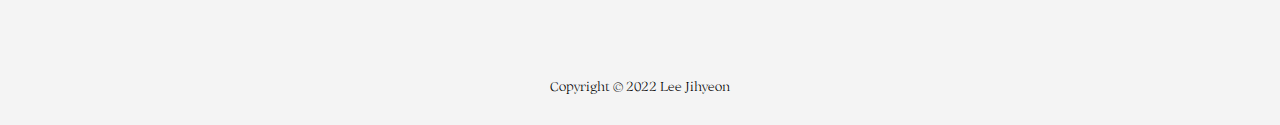
==== commit 6ec87878: "Night & Day mode change update" ====
--- a/index.html
+++ b/index.html
@@ -60,7 +60,18 @@
             <p class="intro_item main2">Front-end</p>
             <p class="intro_item main3">Developer</p>
           </div>
-          <img src="./images/main.png" alt="intro" class="intro_bg" />
+          <img
+            src="./images/main.png"
+            alt="intro"
+            class="intro_bg"
+            id="introDay"
+          />
+          <img
+            src="./images/main_night.png"
+            alt="intro"
+            class="intro_bg hidden"
+            id="introNight"
+          />
         </div>
 
         <!-- <div class="intro_container">
@@ -181,28 +192,28 @@
         <div class="st_container fadein" id="st_development">
           <div class="st_box">
             <div class="st_det">
-              <p>React</p>
-              <hr />
+              <p class="st_name">React</p>
+              <hr class="st_line" />
               <span>React</span>
             </div>
 
             <div class="st_det">
-              <p>TypeScript</p>
-              <hr />
+              <p class="st_name">TypeScript</p>
+              <hr class="st_line" />
               <span>TypeScript </span>
             </div>
 
             <div class="st_det">
-              <p>JavaScript</p>
-              <hr />
+              <p class="st_name">JavaScript</p>
+              <hr class="st_line" />
               <span
                 >Vanilla JS와 jQuery를 이용해 동작을 구현할 수 있습니다.
               </span>
             </div>
 
             <div class="st_det">
-              <p>HTML5 / CSS3</p>
-              <hr />
+              <p class="st_name">HTML5 / CSS3</p>
+              <hr class="st_line" />
               <span
                 >웹 표준을 준수하려 노력하며 기획된 디자인을 토대로 디테일한
                 부분과 애니메이션 동작 등을 구현, 반응/적응형에 대해 이해하고
@@ -211,8 +222,8 @@
             </div>
 
             <div class="st_det">
-              <p>Git / GitHub</p>
-              <hr />
+              <p class="st_name">Git / GitHub</p>
+              <hr class="st_line" />
               <span
                 >Git을 이용해 형상관리가 가능합니다.
                 <br />
@@ -222,8 +233,8 @@
             </div>
 
             <div class="st_det">
-              <p>PHP / MySQL</p>
-              <hr />
+              <p class="st_name">PHP / MySQL</p>
+              <hr class="st_line" />
               <span
                 >php와 데이터베이스를 연결해 회원가입, 관리 등 데이터 관리가
                 가능합니다.
@@ -235,16 +246,16 @@
         <div class="st_container fadein hidden" id="st_design">
           <div class="st_box">
             <div class="st_det">
-              <p>Photoshop</p>
-              <hr />
+              <p class="st_name">Photoshop</p>
+              <hr class="st_line" />
               <span
                 >UXUI 기획 및 웹 디자인과 그래픽, 브랜딩 디자인이 가능합니다.
               </span>
             </div>
 
             <div class="st_det">
-              <p>Illustrator</p>
-              <hr />
+              <p class="st_name">Illustrator</p>
+              <hr class="st_line" />
               <span
                 >메쉬와 그라디언트, 패스 등의 툴을 이용해 로고와 일러스트,
                 그래픽 이미지 등 요소를 만들어낼 수 있습니다.
@@ -252,8 +263,8 @@
             </div>
 
             <div class="st_det">
-              <p>XD</p>
-              <hr />
+              <p class="st_name">XD</p>
+              <hr class="st_line" />
               <span
                 >웹 디자인과 와이어 프레임 등 제작, 협업 시에 사용할 수
                 있습니다.</span
@@ -261,8 +272,8 @@
             </div>
 
             <div class="st_det">
-              <p>Indesign</p>
-              <hr />
+              <p class="st_name">Indesign</p>
+              <hr class="st_line" />
               <span>내용</span>
             </div>
           </div>
@@ -380,7 +391,7 @@
 
         <div class="faq_box">
           <div class="faq_item">
-            <button id="faq_btn_1" aria-expanded="false">
+            <button id="faq_btn_1" aria-expanded="false" class="faq_btn">
               <span class="faq_title"
                 >디자이너에서 개발자로 전향하게 된 계기</span
               >
@@ -400,7 +411,7 @@
           </div>
 
           <div class="faq_item">
-            <button id="faq_btn_2" aria-expanded="false">
+            <button id="faq_btn_2" aria-expanded="false" class="faq_btn">
               <span class="faq_title">차별화된 나만의 핵심 역량</span>
               <span class="icon" aria-hidden="true"></span>
             </button>
@@ -417,7 +428,7 @@
           </div>
 
           <div class="faq_item">
-            <button id="faq_btn_3" aria-expanded="false">
+            <button id="faq_btn_3" aria-expanded="false" class="faq_btn">
               <span class="faq_title"
                 >기술과 업무 역량을 높이기 위한 학습 방법</span
               >
@@ -436,7 +447,7 @@
           </div>
 
           <div class="faq_item">
-            <button id="faq_btn_4" aria-expanded="false">
+            <button id="faq_btn_4" aria-expanded="false" class="faq_btn">
               <span class="faq_title">업무에 있어서 중요하게 생각하는 점</span>
               <span class="icon" aria-hidden="true"></span>
             </button>
@@ -465,7 +476,7 @@
 
     <!-- Footer -->
     <footer id="footer" class="footer">
-      <hr />
+      <hr class="foo_line" />
       <div class="footer_wrap">
         <div class="info_wrap">
           <h2 class="footer_title">Leejihyeon's Portfolio</h2>
--- a/css/index.css
+++ b/css/index.css
@@ -37,7 +37,7 @@
 }
 
 .fadeout {
-  animation: fadein 1.5s;
+  animation: fadeout 1.5s;
 }
 
 @keyframes fadein {
@@ -72,6 +72,39 @@
   }
   100% {
     opacity: 1;
+  }
+}
+
+@keyframes fadeout {
+  0% {
+    opacity: 1;
+  }
+  100% {
+    opacity: 0;
+  }
+}
+@-moz-keyframes fadeout {
+  0% {
+    opacity: 1;
+  }
+  100% {
+    opacity: 0;
+  }
+}
+@-webkit-keyframes fadeout {
+  0% {
+    opacity: 1;
+  }
+  100% {
+    opacity: 0;
+  }
+}
+@-o-keyframes fadeout {
+  0% {
+    opacity: 1;
+  }
+  100% {
+    opacity: 0;
   }
 }
 
@@ -339,7 +372,19 @@
   margin-bottom: 3rem;
 }
 
-.st_container p {
+.st_box {
+  display: flex;
+  justify-content: space-between;
+  flex-flow: row wrap;
+}
+
+.st_det {
+  padding: 0 5px;
+  flex-basis: 30%;
+  margin-bottom: 2.5rem;
+}
+
+.st_name {
   width: 100px;
   height: 33px;
   border: 1px solid #121213;
@@ -350,19 +395,7 @@
   font-size: 0.8rem;
 }
 
-.st_box {
-  display: flex;
-  justify-content: space-between;
-  flex-flow: row wrap;
-}
-
-.st_det {
-  padding: 0 5px;
-  flex-basis: 30%;
-  margin-bottom: 2.5rem;
-}
-
-.st_det hr {
+.st_line {
   height: 1px;
   background-color: #121213;
   border: 0;
@@ -458,7 +491,7 @@
   border-bottom: 2px solid #617c9b;
 }
 
-.faq_box button {
+.faq_btn {
   position: relative;
   display: block;
   text-align: left;
@@ -556,7 +589,7 @@
   padding: 0 10%;
 }
 
-.footer hr {
+.foo_line {
   height: 2px;
   background-color: #121213;
   margin-bottom: 30px;
@@ -650,3 +683,43 @@
   color: #617c9b;
   cursor: pointer;
 }
+
+.night_text {
+  color: #f4f4f4;
+}
+
+.night_bg {
+  background-color: #121213;
+}
+
+.night_point_text {
+  border: 1px solid #f4f4f4;
+  color: #f4f4f4;
+}
+
+.night_btn {
+  border: 1px solid #f4f4f4;
+  color: #f4f4f4;
+}
+
+.night_btn:hover {
+  border: 1px solid #f4f4f4;
+  background-color: #f4f4f4;
+  color: #121213;
+}
+
+.night_faq {
+  color: #f4f4f4;
+  cursor: pointer;
+}
+
+.night_faq:hover::after,
+.night_faq:focus::after {
+  cursor: pointer;
+  color: #617c9b;
+  border: 1px solid #617c9b;
+}
+
+.night_hr {
+  background-color: #f4f4f4;
+}
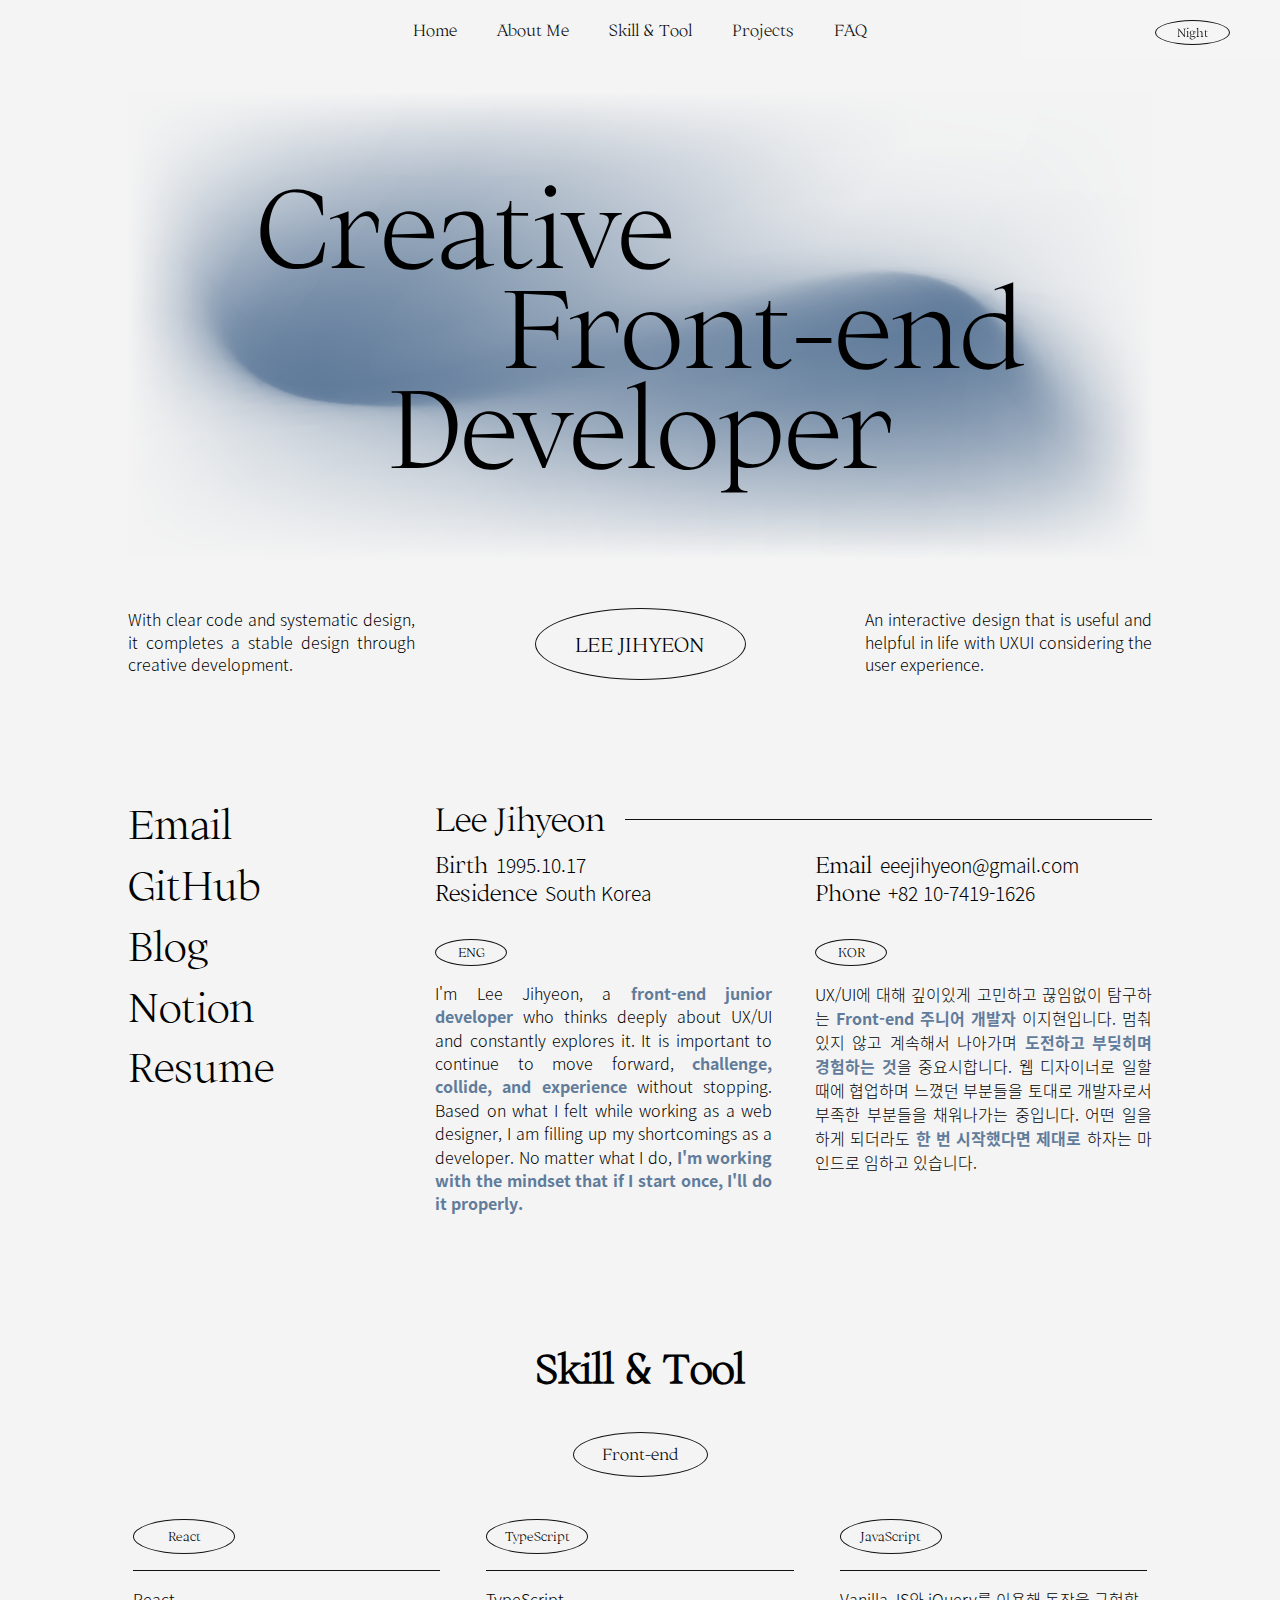
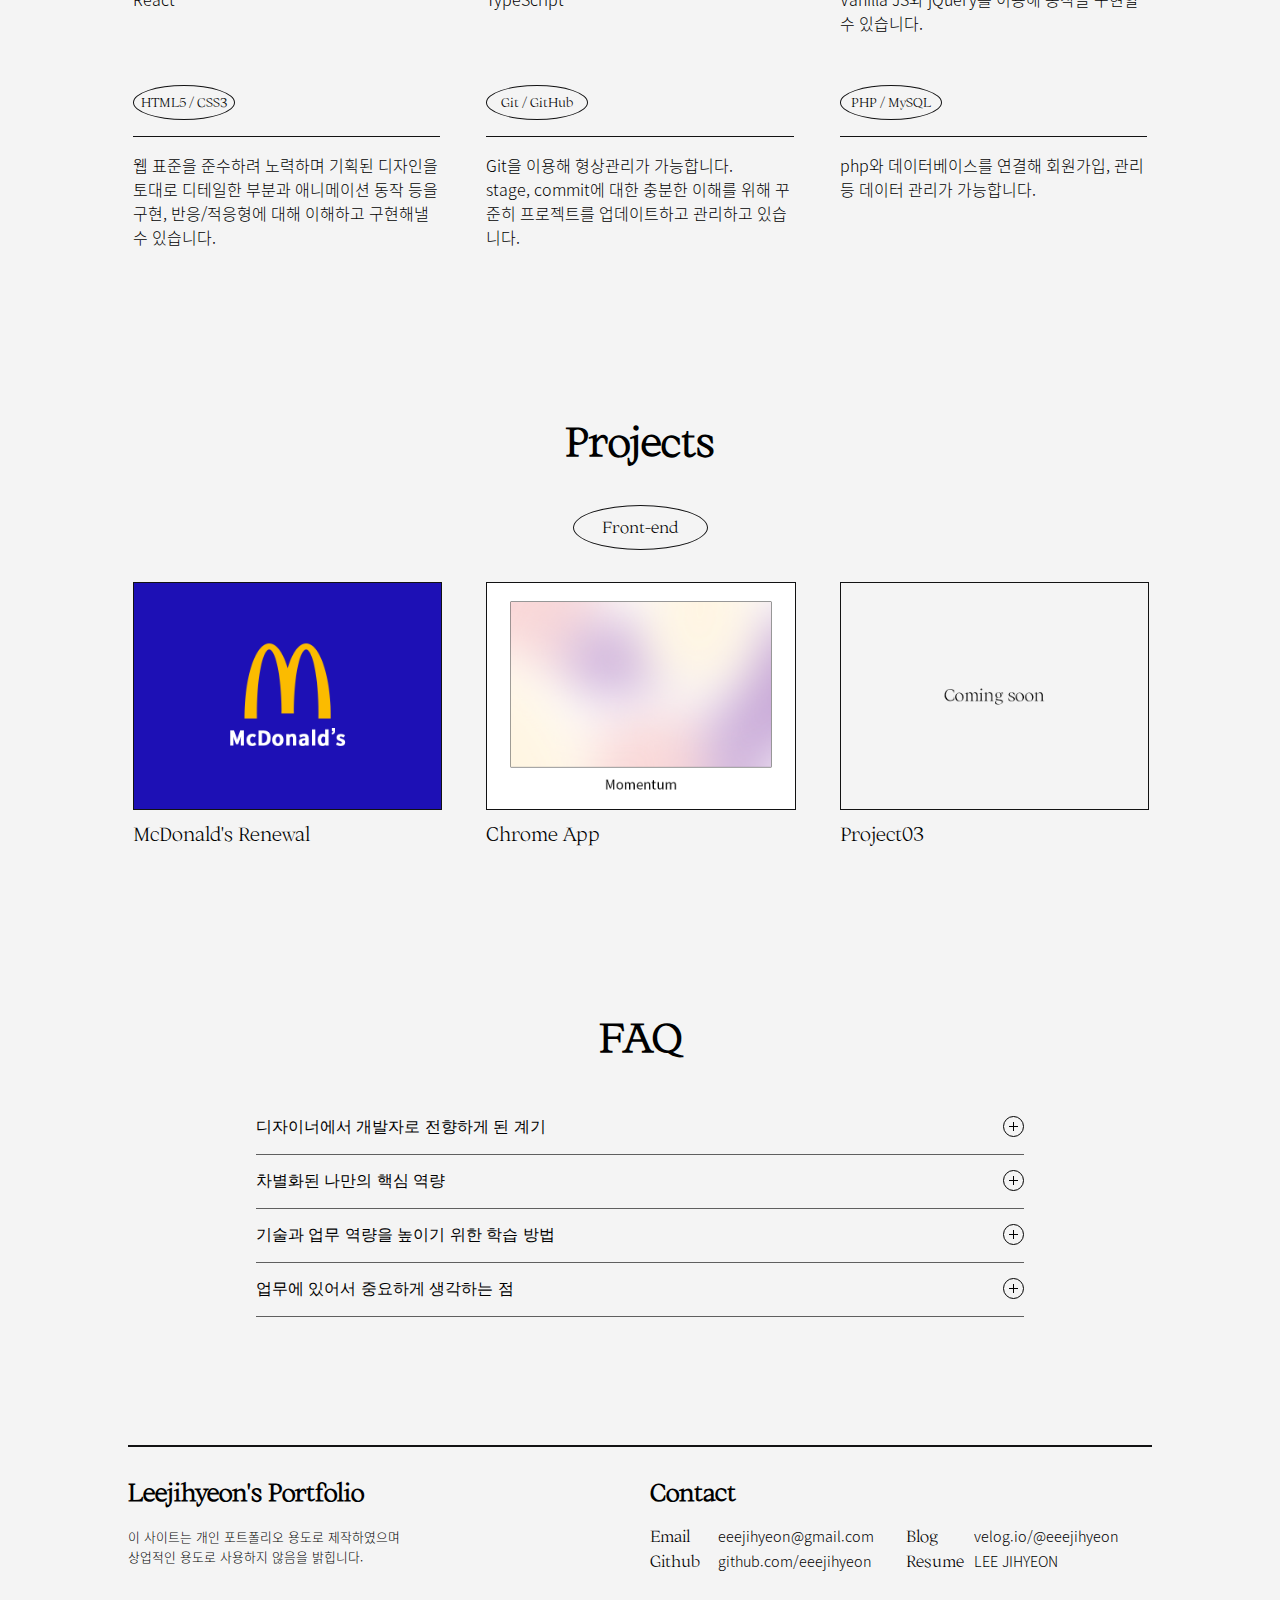
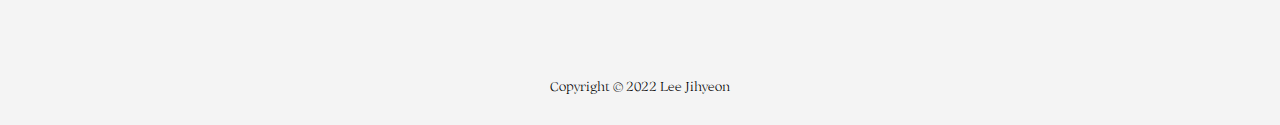
==== commit 67cb3b87: "Index text, mobile modified" ====
--- a/index.html
+++ b/index.html
@@ -32,7 +32,7 @@
     <header id="header" class="header">
       <!-- Nav -->
       <nav class="gnb">
-        <ul class="menu day">
+        <ul class="menu menu_fadein">
           <li><a href="#header">Home</a></li>
           <li><a href="#scroll1">About Me</a></li>
           <li><a href="#scroll2">Skill & Tool</a></li>
@@ -42,11 +42,13 @@
       </nav>
       <div class="nav_bg"></div>
       <div class="dn">
-        <a href="javascript:void(0);" class="togglebtn"
-          ><img src="images/i_hamburger.png" alt="menu icon"
-        /></a>
-
-        <button type="button" class="btn">Night</button>
+        <!-- Mode button & mobile menu icon -->
+        <div class="menu_btn">
+          <span class="menu_line"></span>
+          <span class="menu_line"></span>
+          <span class="menu_line"></span>
+        </div>
+        <button type="button" class="btn"></button>
       </div>
     </header>
 
@@ -74,20 +76,15 @@
           />
         </div>
 
-        <!-- <div class="intro_container">
-        <p class="intro_item"><span class="int_bld">UXUI</span></p>
-        <p class="intro_item"><span class="int_bld">Branding</span></p>
-        <p class="intro_item">Designer</p>
-      </div> -->
         <div class="intro_text">
           <p class="intro_exp">
-            Complete the design through creative development Complete the design
-            through creative development
+            With clear code and systematic design, it completes a stable design
+            through creative development.
           </p>
           <p class="intro_name">LEE JIHYEON</p>
           <p class="intro_exp">
-            Complete the design through creative development Complete the design
-            through creative development
+            An interactive design that is useful and helpful in life with UXUI
+            considering the user experience.
           </p>
         </div>
         <div id="scroll1"></div>
@@ -274,7 +271,7 @@
             <div class="st_det">
               <p class="st_name">Indesign</p>
               <hr class="st_line" />
-              <span>내용</span>
+              <span>Indesign</span>
             </div>
           </div>
         </div>
--- a/css/index.css
+++ b/css/index.css
@@ -156,11 +156,15 @@
   right: 50px;
   width: 75px;
   height: 25px;
-  line-height: 1.6;
   border: 1px solid #121213;
   border-radius: 50% / 50%;
   background-color: rgba(0, 0, 0, 0);
   cursor: pointer;
+}
+
+.btn::after {
+  content: "Night";
+  line-height: 1.6;
 }
 
 .btn:hover {
@@ -692,6 +696,21 @@
   background-color: #121213;
 }
 
+.night_mode_btn {
+  border: 1px solid #f4f4f4;
+  color: #f4f4f4;
+}
+
+.night_mode_btn::after {
+  content: "Day";
+}
+
+.night_mode_btn:hover {
+  border: 1px solid #f4f4f4;
+  background-color: #f4f4f4;
+  color: #121213;
+}
+
 .night_point_text {
   border: 1px solid #f4f4f4;
   color: #f4f4f4;
@@ -720,6 +739,6 @@
   border: 1px solid #617c9b;
 }
 
-.night_hr {
+.night_line {
   background-color: #f4f4f4;
 }
--- a/css/tablet.css
+++ b/css/tablet.css
@@ -30,40 +30,6 @@
 }
 
 /*** GNB ***/
-.gnb {
-  width: 100%;
-  display: flex;
-  justify-content: center;
-  position: fixed;
-  background-color: #f4f4f4;
-  opacity: 95%;
-}
-
-.menu {
-  display: flex;
-  align-items: center;
-}
-
-.menu li {
-  padding: 20px;
-}
-.dn {
-  width: 100%;
-  position: fixed;
-  z-index: 1000;
-}
-
-.btn {
-  position: absolute;
-  top: 20px;
-  right: 50px;
-  width: 75px;
-  height: 25px;
-  border: 1px solid #121213;
-  border-radius: 50% / 50%;
-  background-color: rgba(0, 0, 0, 0);
-  cursor: pointer;
-}
 
 /*** Intro ***/
 
--- a/css/mobile.css
+++ b/css/mobile.css
@@ -73,11 +73,126 @@
   right: 5%;
 }
 
-.togglebtn {
+.menu_btn {
+  position: absolute;
+  top: 20px;
+  left: 5%;
   display: block;
-}
-
-.menu.active {
+  cursor: pointer;
+  transform: translate((-50%, -50%));
+}
+
+.menu_line {
+  display: block;
+  background-color: #121213;
+  width: 24px;
+  height: 2px;
+  transition: 0.25s margin 0.25s, 0.25s transform;
+}
+
+.menu_btn span:nth-child(1) {
+  margin-bottom: 7px;
+}
+
+.menu_btn span:nth-child(3) {
+  margin-top: 7px;
+}
+
+.menu_btn.active span {
+  transition: 0.25s margin, 0.25s transform 0.25s;
+}
+
+.menu_btn.active span:nth-child(1) {
+  margin-top: 7px;
+  margin-bottom: -2px;
+  transform: rotate(45deg);
+}
+
+.menu_btn.active span:nth-child(2) {
+  transform: rotate(45deg);
+}
+
+.menu_btn.active span:nth-child(3) {
+  margin-top: -2px;
+  transform: rotate(135deg);
+}
+
+.menu_fadein {
+  animation: fadein 1.5s;
+}
+
+.menu_fadeout {
+  animation: fadeout 1.5s;
+}
+@keyframes fadein {
+  0% {
+    opacity: 0;
+  }
+  100% {
+    opacity: 95%;
+  }
+}
+@-moz-keyframes fadein {
+  0% {
+    opacity: 0;
+  }
+  100% {
+    opacity: 95%;
+  }
+}
+
+@-webkit-keyframes fadein {
+  0% {
+    opacity: 0;
+  }
+  100% {
+    opacity: 95%;
+  }
+}
+
+@-o-keyframes fadein {
+  0% {
+    opacity: 0;
+  }
+  100% {
+    opacity: 95%;
+  }
+}
+
+@keyframes fadeout {
+  0% {
+    opacity: 95%;
+  }
+  100% {
+    opacity: 0;
+  }
+}
+@-moz-keyframes fadeout {
+  0% {
+    opacity: 95%;
+  }
+  100% {
+    opacity: 0;
+  }
+}
+@-webkit-keyframes fadeout {
+  0% {
+    opacity: 95%;
+  }
+  100% {
+    opacity: 0;
+  }
+}
+@-o-keyframes fadeout {
+  0% {
+    opacity: 95%;
+  }
+  100% {
+    opacity: 0;
+  }
+}
+
+.menu.flex {
   display: flex;
 }
 
@@ -108,14 +223,12 @@
   margin-bottom: 10%;
   flex-direction: column;
   justify-content: space-between;
-  margin-bottom: 15%;
+  /* margin-bottom: 15%; */
 }
 
 .intro_name {
   width: 150px;
   height: 50px;
-  border: 1px solid #121213;
-  border-radius: 50% / 50%;
   font-size: 14px;
   line-height: 50px;
   text-align: center;
@@ -139,7 +252,7 @@
   justify-content: space-between;
   flex-flow: row nowrap;
   align-items: center;
-  font-size: 1.6rem;
+  font-size: 1.3rem;
   flex-flow: row nowrap;
   margin-bottom: 0.8rem;
   transition: all 0.3s;
@@ -199,40 +312,19 @@
   margin-bottom: 15%;
 }
 
+.st_container {
+  margin-bottom: 0;
+}
+
 .title {
   font-size: 2.5rem;
   margin-bottom: 2.5rem;
   text-align: center;
 }
 
-.st_container1 {
-  width: 100%;
-  margin: 0 auto 3.1rem;
-  display: flex;
-  justify-content: center;
-  flex-flow: row wrap;
-}
-
-.st_container1 p {
-  width: 135px;
-  height: 45px;
-  border: 1px solid #121213;
-  border-radius: 50%/50%;
-  margin: 10px;
-  line-height: 45px;
-  text-align: center;
-  font-weight: 500;
-}
-
-.st_container2 {
-  display: flex;
-  justify-content: space-between;
-  flex-flow: row wrap;
-}
-
 .st_det {
   flex-basis: 100%;
-  margin-bottom: 2.5rem;
+  height: 25vh;
 }
 
 /** Projects **/
@@ -242,8 +334,8 @@
   margin-bottom: 15%;
 }
 
-.proj_container1 {
-  margin-bottom: 3rem;
+.proj_wrap .proj_container {
+  margin-bottom: 0;
 }
 
 .proj_item {
@@ -275,3 +367,24 @@
 .info_wrap {
   margin-bottom: 1.8rem;
 }
+
+/*** Night ***/
+
+.night_menu {
+  display: none;
+  flex-direction: column;
+  width: 100%;
+  align-items: center;
+  position: absolute;
+  top: 63px;
+  background-color: #121213;
+  opacity: 95%;
+}
+
+.night_nav_bg {
+  background-color: #121213;
+}
+
+.night_line {
+  background-color: #f4f4f4;
+}
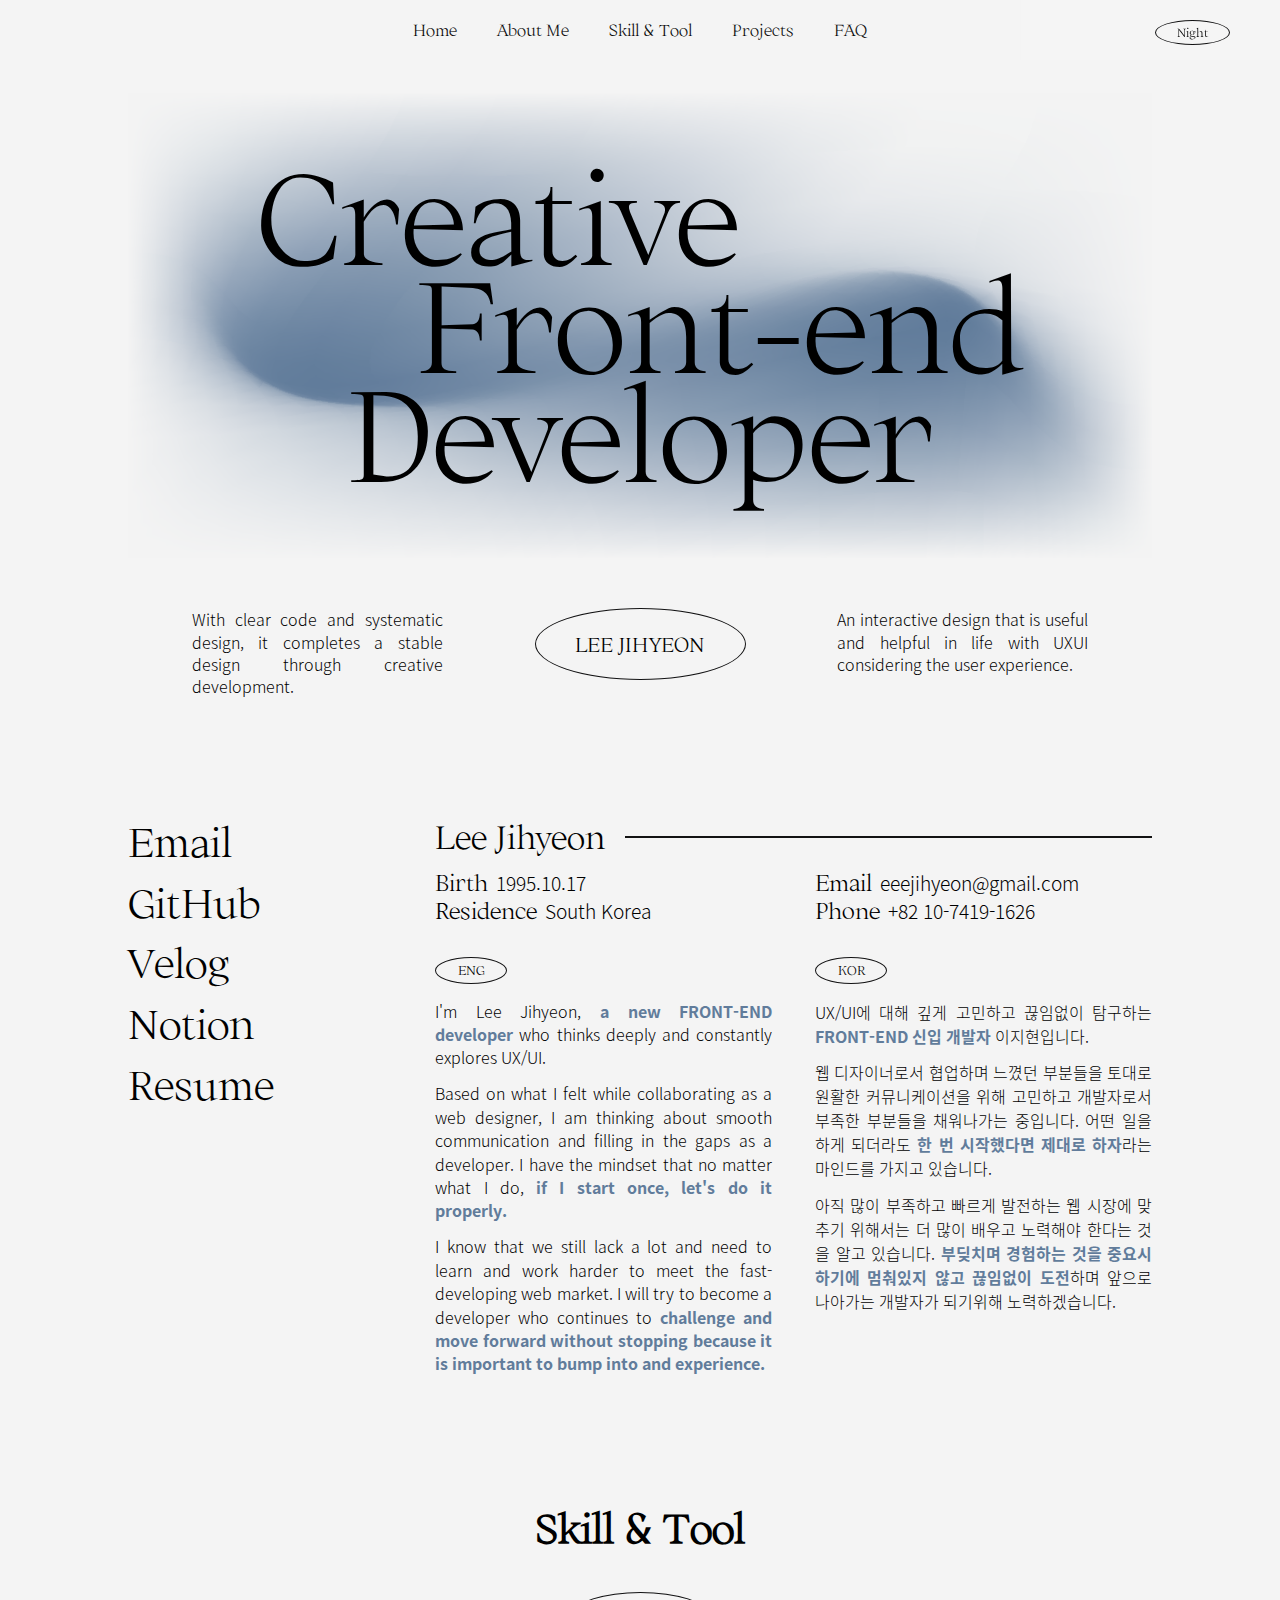
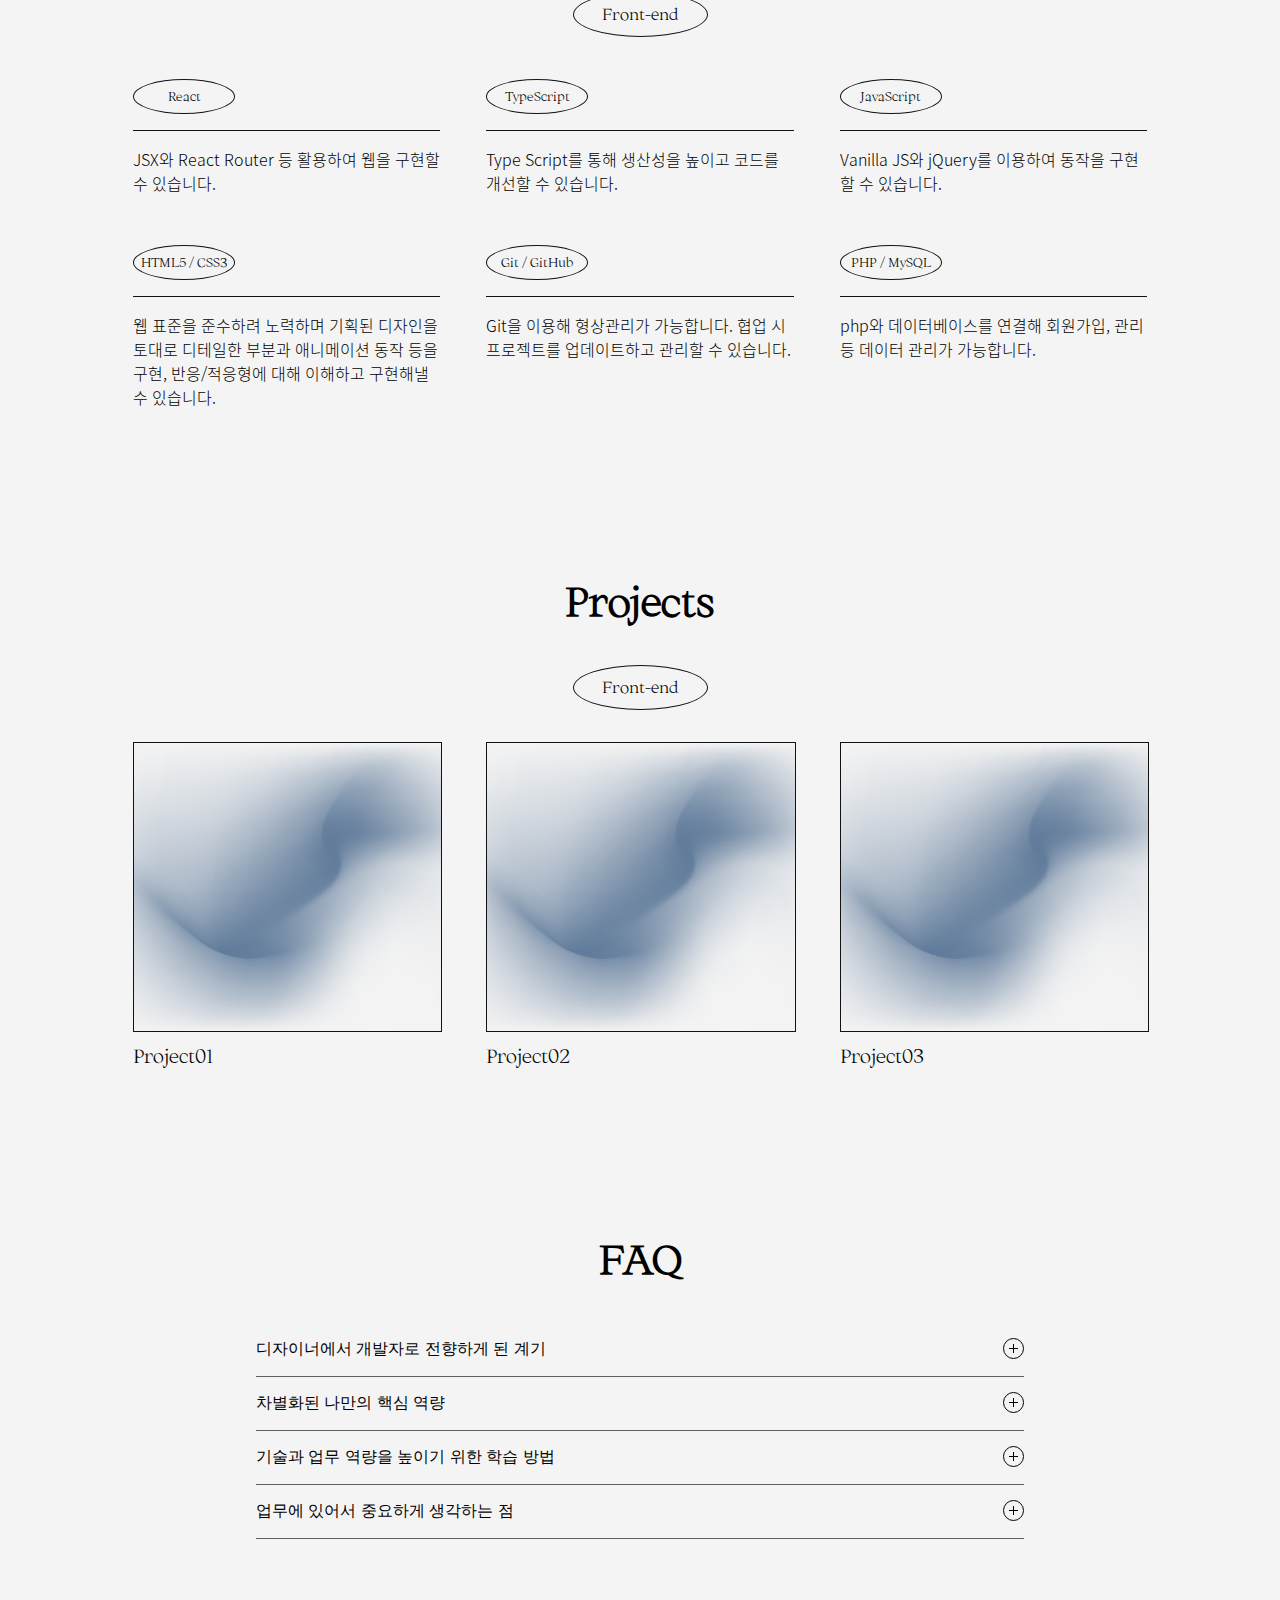
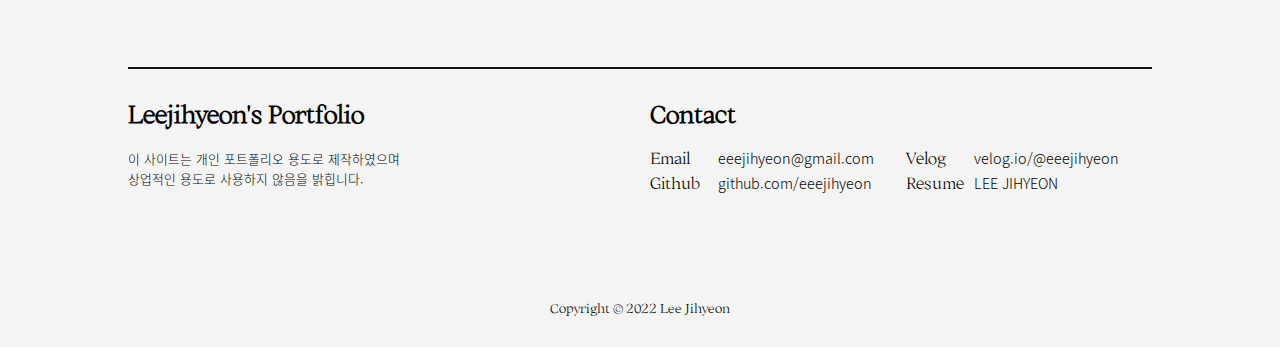
==== commit 3a48f234: "Detail modified" ====
--- a/index.html
+++ b/index.html
@@ -104,7 +104,7 @@
                 >
               </li>
               <li>
-                <a href="https://velog.io/@eeejihyeon" target="_blank">Blog</a>
+                <a href="https://velog.io/@eeejihyeon" target="_blank">Velog</a>
               </li>
               <li>
                 <a
@@ -141,18 +141,29 @@
                 <div class="lang">ENG</div>
 
                 <p class="p_eng">
-                  I'm Lee Jihyeon, a
-                  <span class="point">front-end junior developer</span>
-                  who thinks deeply about UX/UI and constantly explores it. It
-                  is important to continue to move forward,
-                  <span class="point">challenge, collide, and experience</span>
-                  without stopping. Based on what I felt while working as a web
-                  designer, I am filling up my shortcomings as a developer. No
-                  matter what I do,
-                  <span class="point"
-                    >I'm working with the mindset that if I start once, I'll do
-                    it properly.</span
-                  >
+                  <span>
+                    I'm Lee Jihyeon,
+                    <span class="point">a new FRONT-END developer</span> who
+                    thinks deeply and constantly explores UX/UI.
+                  </span>
+                  <span>
+                    Based on what I felt while collaborating as a web designer,
+                    I am thinking about smooth communication and filling in the
+                    gaps as a developer. I have the mindset that no matter what
+                    I do,
+                    <span class="point"
+                      >if I start once, let's do it properly.</span
+                    >
+                  </span>
+                  <span>
+                    I know that we still lack a lot and need to learn and work
+                    harder to meet the fast-developing web market. I will try to
+                    become a developer who continues to
+                    <span class="point"
+                      >challenge and move forward without stopping because it is
+                      important to bump into and experience.</span
+                    >
+                  </span>
                 </p>
               </div>
 
@@ -160,15 +171,26 @@
                 <div class="lang">KOR</div>
 
                 <p class="p_kor">
-                  UX/UI에 대해 깊이있게 고민하고 끊임없이 탐구하는
-                  <span class="point">Front-end 주니어 개발자</span>
-                  이지현입니다. 멈춰있지 않고 계속해서 나아가며
-                  <span class="point">도전하고 부딪히며 경험하는 것</span>을
-                  중요시합니다. 웹 디자이너로 일할 때에 협업하며 느꼈던 부분들을
-                  토대로 개발자로서 부족한 부분들을 채워나가는 중입니다. 어떤
-                  일을 하게 되더라도
-                  <span class="point">한 번 시작했다면 제대로</span> 하자는
-                  마인드로 임하고 있습니다.
+                  <span>
+                    UX/UI에 대해 깊게 고민하고 끊임없이 탐구하는
+                    <span class="point">FRONT-END 신입 개발자</span>
+                    이지현입니다.
+                  </span>
+                  <span>
+                    웹 디자이너로서 협업하며 느꼈던 부분들을 토대로 원활한
+                    커뮤니케이션을 위해 고민하고 개발자로서 부족한 부분들을
+                    채워나가는 중입니다. 어떤 일을 하게 되더라도
+                    <span class="point">한 번 시작했다면 제대로 하자</span>라는
+                    마인드를 가지고 있습니다.
+                  </span>
+                  <span>
+                    아직 많이 부족하고 빠르게 발전하는 웹 시장에 맞추기 위해서는
+                    더 많이 배우고 노력해야 한다는 것을 알고 있습니다.
+                    <span class="point"
+                      >부딪치며 경험하는 것을 중요시하기에 멈춰있지 않고
+                      끊임없이 도전</span
+                    >하며 앞으로 나아가는 개발자가 되기위해 노력하겠습니다.
+                  </span>
                 </p>
               </div>
             </div>
@@ -191,20 +213,24 @@
             <div class="st_det">
               <p class="st_name">React</p>
               <hr class="st_line" />
-              <span>React</span>
+              <span
+                >JSX와 React Router 등 활용하여 웹을 구현할 수 있습니다.</span
+              >
             </div>
 
             <div class="st_det">
               <p class="st_name">TypeScript</p>
               <hr class="st_line" />
-              <span>TypeScript </span>
+              <span
+                >Type Script를 통해 생산성을 높이고 코드를 개선할 수 있습니다.
+              </span>
             </div>
 
             <div class="st_det">
               <p class="st_name">JavaScript</p>
               <hr class="st_line" />
               <span
-                >Vanilla JS와 jQuery를 이용해 동작을 구현할 수 있습니다.
+                >Vanilla JS와 jQuery를 이용하여 동작을 구현할 수 있습니다.
               </span>
             </div>
 
@@ -222,10 +248,8 @@
               <p class="st_name">Git / GitHub</p>
               <hr class="st_line" />
               <span
-                >Git을 이용해 형상관리가 가능합니다.
-                <br />
-                stage, commit에 대한 충분한 이해를 위해 꾸준히 프로젝트를
-                업데이트하고 관리하고 있습니다.
+                >Git을 이용해 형상관리가 가능합니다. 협업 시 프로젝트를
+                업데이트하고 관리할 수 있습니다.
               </span>
             </div>
 
@@ -289,41 +313,41 @@
         <div class="proj_container fadein" id="development">
           <ul class="proj_box">
             <li class="proj_item">
-              <a href="https://eeejihyeon.github.io/McDonalds/" target="_blank">
-                <img src="./images/thum1.png" alt="" class="project_thum" />
-                McDonald's Renewal
-              </a>
-            </li>
-            <li class="proj_item">
-              <a href="https://eeejihyeon.github.io/momentum/" target="_blank">
-                <img src="./images/thum2.png" alt="" class="project_thum" />
-                Chrome App
-              </a>
-            </li>
-            <li class="proj_item">
               <a href="#" target="_blank">
-                <img src="./images/coming.png" alt="" class="project_thum" />
+                <div class="project_thum"></div>
+                Project01
+              </a>
+            </li>
+            <li class="proj_item">
+              <a href="#" target="_blank">
+                <div class="project_thum"></div>
+                Project02
+              </a>
+            </li>
+            <li class="proj_item">
+              <a href="#" target="_blank">
+                <div class="project_thum"></div>
                 Project03
               </a>
             </li>
             <!-- 
               <li class="proj_item">           
              <a href="#">
-              <img src="./images/coming.png" alt="" class="project_thum">
+              <div class="project_thum">
               Project04
             </a>
           </li>
 
           <li class="proj_item">
             <a href="#">
-              <img src="./images/coming.png" alt="" class="project_thum">
+              <div class="project_thum">
               Project05
             </a>
           </li>
 
           <li class="proj_item">
             <a href="#">
-              <img src="./images/coming.png" alt="" class="project_thum">
+              <div class="project_thum">
               Project06
             </a>
           </li> 
@@ -336,7 +360,7 @@
             <li class="proj_item">
               <a href="#">
                 <img
-                  src="./images/coming.png"
+                  src="./images/comming.png"
                   alt=""
                   class="project_thum"
                 />Project01
@@ -345,7 +369,7 @@
             <li class="proj_item">
               <a href="#">
                 <img
-                  src="./images/coming.png"
+                  src="./images/comming.png"
                   alt=""
                   class="project_thum"
                 />Project02
@@ -354,7 +378,7 @@
             <li class="proj_item">
               <a href="#">
                 <img
-                  src="./images/coming.png"
+                  src="./images/comming.png"
                   alt=""
                   class="project_thum"
                 />Project03
@@ -363,17 +387,17 @@
             <!-- 
               <li class="proj_item">
               <a href="#">
-                <img src="./images/coming.png" alt="" class="project_thum" />Project04
+                <div class="project_thum"></div>Project04
               </a>
             </li>
             <li class="proj_item">
               <a href="#">
-                <img src="./images/coming.png" alt="" class="project_thum" />Project05
+                <div class="project_thum"></div>Project05
               </a>
             </li>
             <li class="proj_item">
               <a href="#">
-                <img src="./images/coming.png" alt="" class="project_thum" />Project06
+                <div class="project_thum"></div>Project06
               </a>
             </li>
            -->
@@ -435,10 +459,10 @@
               <p>
                 코딩을 배우고자 다녔던 학원에서는 Vanilla JS보다는 jQuery와
                 플러그인 위주로만 강의를 해주었고, Vanilla JS에 더 비중을 두고
-                React나 Vue 같은 프레임워크도 다룰 줄 알아야 한다는 것을 알았을
-                때부터는 개인적으로 구글링, 유튜브와 스택오버플로우 등 다양한
-                사이트와 인터넷 강의, 책을 찾아보며 예제를 따라 해보고
-                프로젝트에 응용해 보며 공부했습니다.
+                React나 Vue와 같은 프레임워크도 다룰 줄 알아야 한다는 것을
+                알았을 때부터는 개인적으로 구글링, 유튜브와 스택오버플로우 등
+                다양한 사이트는 물론 유료 인터넷 강의와 책을 찾아보며 예제를
+                따라 해보고 프로젝트에 응용해 보며 공부했습니다.
               </p>
             </div>
           </div>
@@ -509,7 +533,7 @@
             <li class="contact_box">
               <ul>
                 <li class="contact_item">
-                  <p>Blog</p>
+                  <p>Velog</p>
                   <a href="https://velog.io/@eeejihyeon" target="_blank"
                     >velog.io/@eeejihyeon</a
                   >
--- a/css/index.css
+++ b/css/index.css
@@ -134,6 +134,10 @@
 
 .menu li {
   padding: 20px;
+}
+
+.menu li a {
+  transition: all 0.5s;
 }
 
 .menu li a:hover {
@@ -160,6 +164,7 @@
   border-radius: 50% / 50%;
   background-color: rgba(0, 0, 0, 0);
   cursor: pointer;
+  transition: all 0.5s;
 }
 
 .btn::after {
@@ -200,8 +205,8 @@
   justify-content: center;
   flex-direction: column;
   align-items: center;
-  font-size: 110px;
-  line-height: 100px;
+  font-size: 10vw;
+  line-height: 8.5vw;
   margin-bottom: 50px;
   font-weight: 300;
 }
@@ -233,7 +238,7 @@
 }
 
 .intro_text {
-  padding: 0 10%;
+  padding: 0 15%;
   display: flex;
   justify-content: space-between;
 }
@@ -288,6 +293,10 @@
   margin-bottom: 0.8rem;
 }
 
+.about_container1 > ul > li > a {
+  transition: all 0.5s;
+}
+
 .about_container1 > ul > li > a:hover {
   color: var(--accent-color);
   transition: all 0.3s;
@@ -315,7 +324,7 @@
 
 .line {
   width: 100%;
-  height: 1px;
+  height: 2px;
   border: none;
   background-color: var(--dark-color);
 }
@@ -347,6 +356,9 @@
 }
 
 .p_eng {
+  display: flex;
+  flex-direction: column;
+  gap: 0.8rem;
   font-family: "Noto Sans KR Light";
   font-size: 1rem;
   line-height: 1.46rem;
@@ -354,6 +366,9 @@
 }
 
 .p_kor {
+  display: flex;
+  flex-direction: column;
+  gap: 0.8rem;
   font-family: "Noto Sans KR Light";
   font-size: 1rem;
   text-align: justify;
@@ -437,6 +452,7 @@
   font-size: 1rem;
   background-color: rgba(0, 0, 0, 0);
   cursor: pointer;
+  transition: all 0.5s;
 }
 
 .sub:hover {
@@ -459,19 +475,35 @@
   flex-basis: 30%;
 }
 
-.proj_item img {
+.proj_item .project_thum {
   width: 100%;
-  /* height: 250px; */
+  height: 18rem;
   display: block;
   margin-bottom: 0.8rem;
   cursor: pointer;
   border: 1px solid #121213;
+  background: url(../images/comming.png) no-repeat;
+  background-size: cover;
+  background-position: center;
+}
+
+.proj_item .project_thum_n {
+  width: 100%;
+  height: 18rem;
+  display: block;
+  margin-bottom: 0.8rem;
+  cursor: pointer;
+  border: 1px solid #f4f4f4;
+  background: url(../images/comming_n.png) no-repeat;
+  background-size: cover;
+  background-position: center;
 }
 
 .proj_item a {
   cursor: pointer;
   font-size: 1.2rem;
   margin-bottom: 2.5rem;
+  transition: all 0.5s;
 }
 
 .proj_item a:hover {
@@ -506,6 +538,7 @@
   border: none;
   background: none;
   outline: none;
+  transition: all 0.5s;
 }
 
 .faq_box button:hover,
@@ -645,6 +678,7 @@
   font-size: 0.9rem;
   line-height: 1.5;
   margin-left: 0.8rem;
+  transition: all 0.5s;
 }
 
 .contact a:hover {
@@ -681,6 +715,7 @@
 .night_a {
   color: #f4f4f4;
   cursor: pointer;
+  transition: all 0.5s;
 }
 
 .night_a:hover {
--- a/css/tablet.css
+++ b/css/tablet.css
@@ -42,9 +42,7 @@
   justify-content: center;
   flex-direction: column;
   align-items: center;
-  font-size: 90px;
-  text-align: center;
-  line-height: 80px;
+  text-align: center;
   margin-bottom: 60px;
   font-weight: 300;
 }
@@ -58,7 +56,7 @@
 }
 
 .intro_text {
-  padding: 0 5%;
+  padding: 0 10%;
 }
 
 .intro_name {
--- a/css/mobile.css
+++ b/css/mobile.css
@@ -203,8 +203,6 @@
   justify-content: center;
   flex-direction: column;
   align-items: center;
-  font-size: 50px;
-  line-height: 45px;
   margin-top: 50px;
   font-weight: 300;
   transition: all 0.3s;
@@ -219,7 +217,7 @@
 }
 
 .intro_text {
-  padding: 0 5%;
+  padding: 0 15%;
   margin-bottom: 10%;
   flex-direction: column;
   justify-content: space-between;
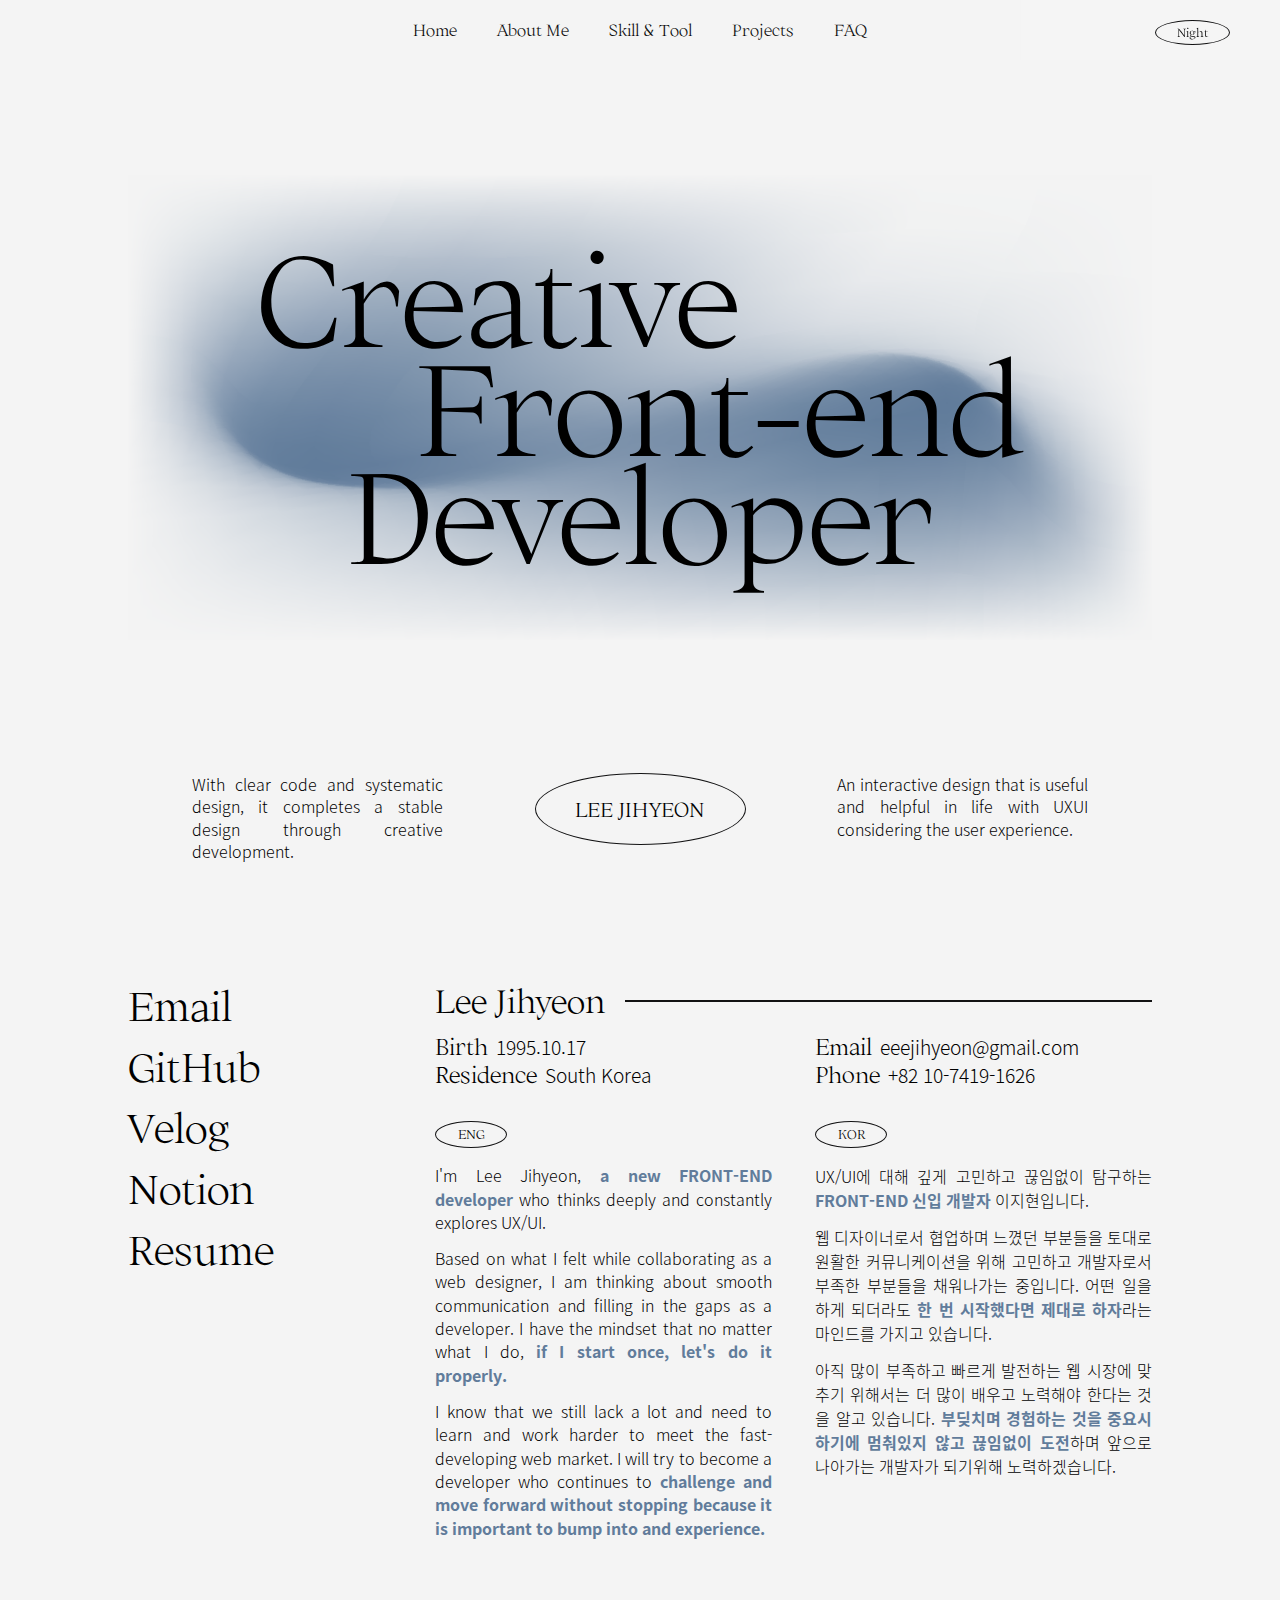
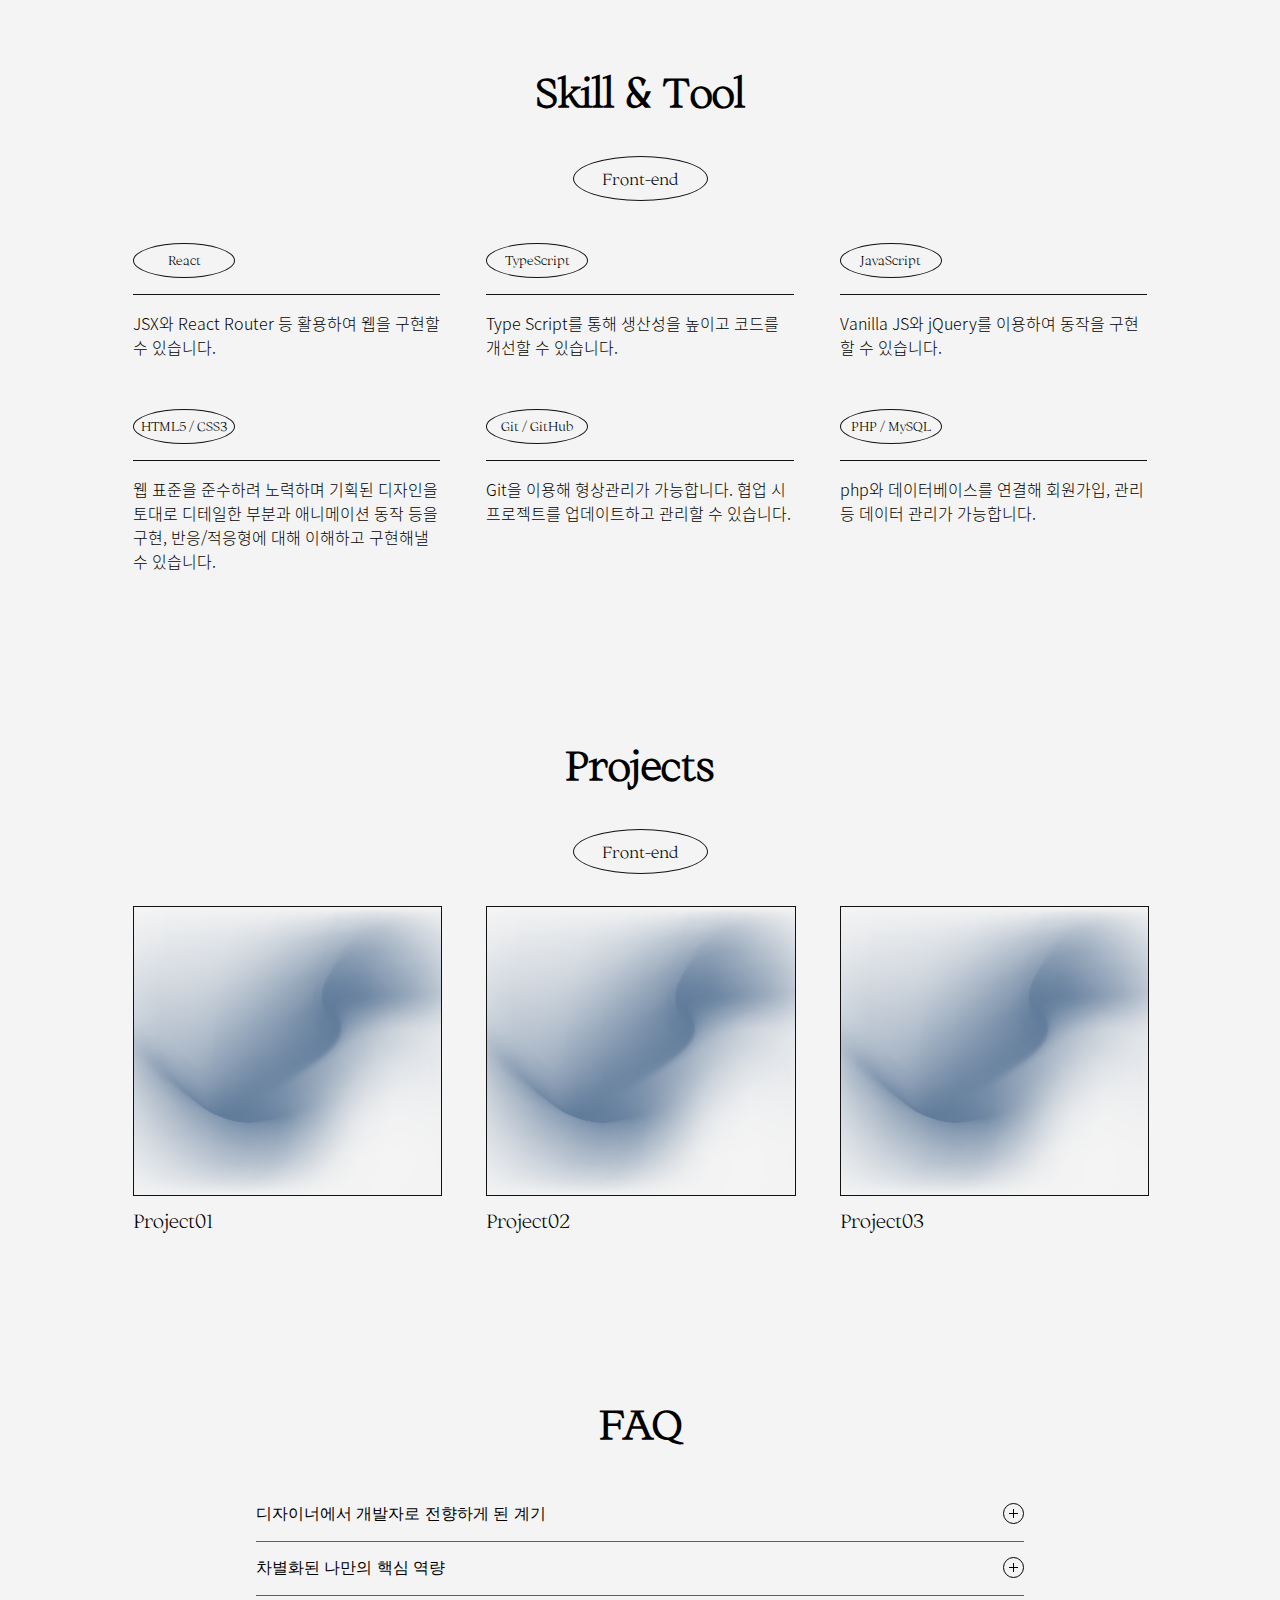
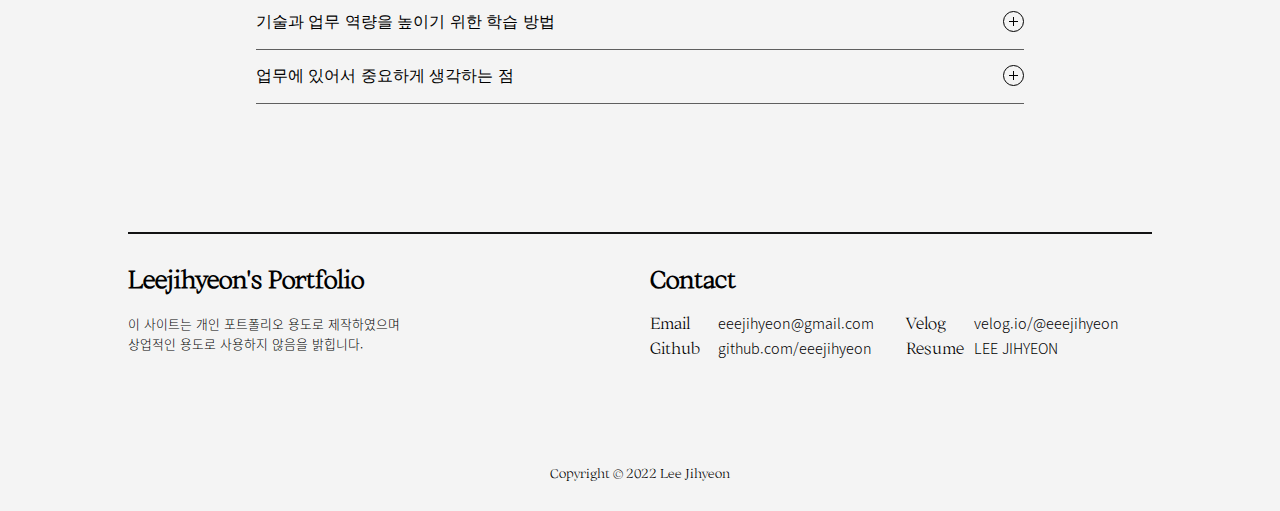
==== commit 3783f16e: "Intro background modified" ====
--- a/index.html
+++ b/index.html
@@ -62,18 +62,8 @@
             <p class="intro_item main2">Front-end</p>
             <p class="intro_item main3">Developer</p>
           </div>
-          <img
-            src="./images/main.png"
-            alt="intro"
-            class="intro_bg"
-            id="introDay"
-          />
-          <img
-            src="./images/main_night.png"
-            alt="intro"
-            class="intro_bg hidden"
-            id="introNight"
-          />
+          <div class="intro_bg bg_day" id="introDay"></div>
+          <div class="intro_bg bg_night hidden" id="introNight"></div>
         </div>
 
         <div class="intro_text">
--- a/css/index.css
+++ b/css/index.css
@@ -237,6 +237,22 @@
   vertical-align: middle;
 }
 
+.bg_day {
+  width: 80%;
+  height: 70vh;
+  background: url(../images/main.png) no-repeat;
+  background-position: center;
+  background-size: contain;
+}
+
+.bg_night {
+  width: 80%;
+  height: 70vh;
+  background: url(../images/main_night.png) no-repeat;
+  background-position: center;
+  background-size: contain;
+}
+
 .intro_text {
   padding: 0 15%;
   display: flex;
--- a/css/tablet.css
+++ b/css/tablet.css
@@ -53,6 +53,18 @@
 
 .intro_bg {
   width: 90%;
+}
+
+.bg_day {
+  width: 90%;
+  height: 70vh;
+  background-size: cover;
+}
+
+.bg_night {
+  width: 90%;
+  height: 70vh;
+  background-size: cover;
 }
 
 .intro_text {
--- a/css/mobile.css
+++ b/css/mobile.css
@@ -204,6 +204,8 @@
   flex-direction: column;
   align-items: center;
   margin-top: 50px;
+  font-size: 12vw;
+  line-height: 10.5vw;
   font-weight: 300;
   transition: all 0.3s;
 }
@@ -214,6 +216,18 @@
 
 .intro_bg {
   width: 90%;
+}
+
+.bg_day {
+  width: 90%;
+  height: 80vh;
+  background-size: cover;
+}
+
+.bg_night {
+  width: 90%;
+  height: 80vh;
+  background-size: cover;
 }
 
 .intro_text {
